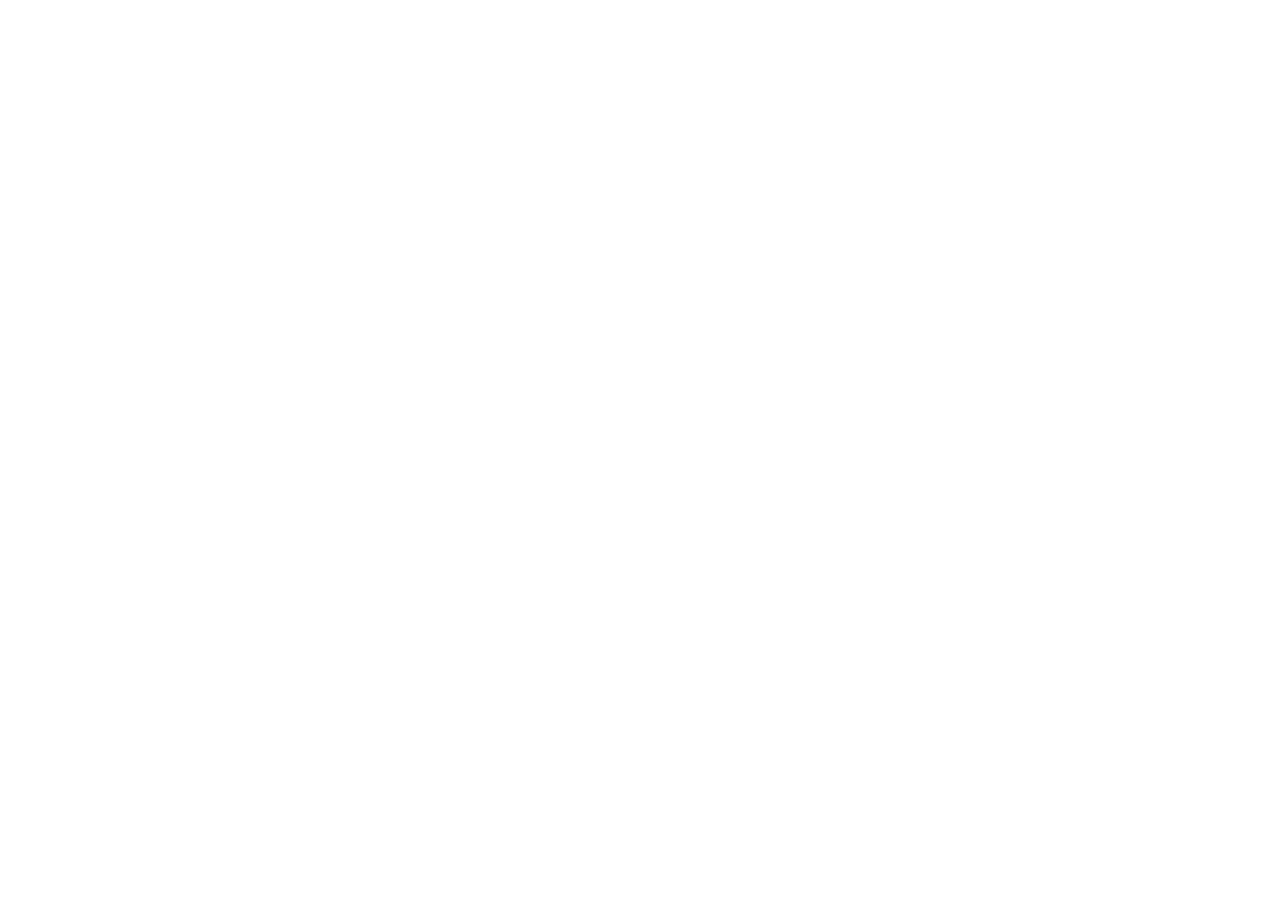
==== index.html @ 620879b8 "repo initialized" ====
<!DOCTYPE html>
<html lang="en">
<head>
    <meta charset="UTF-8">
    <meta name="viewport" content="width=device-width, initial-scale=1.0">
    <title>Document</title>
</head>
<body>
    
</body>
</html>
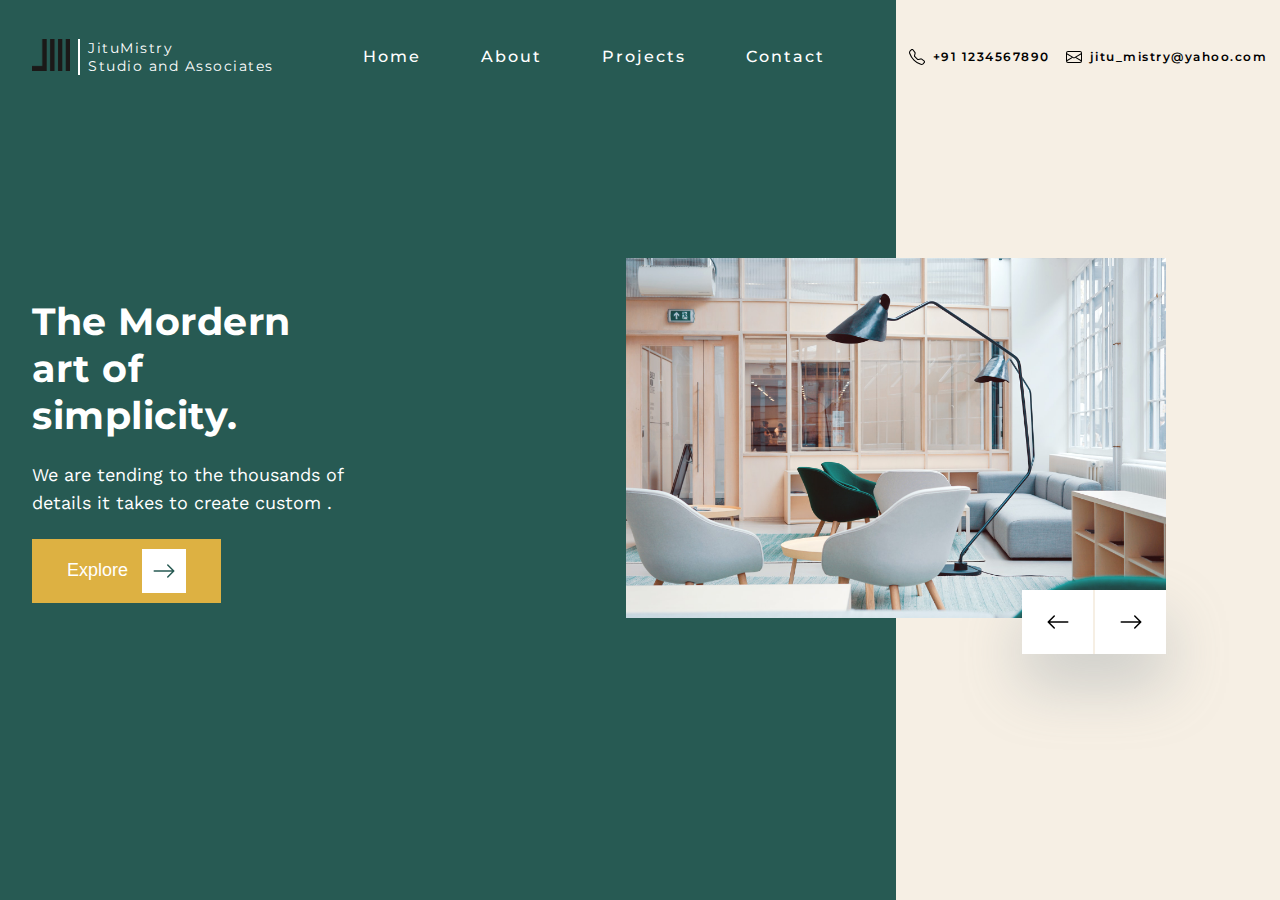
==== commit ff356344: "hero section complete" ====
--- a/index.html
+++ b/index.html
@@ -3,9 +3,90 @@
 <head>
     <meta charset="UTF-8">
     <meta name="viewport" content="width=device-width, initial-scale=1.0">
-    <title>Document</title>
+    <title>Home | Jitumistry studio and associates</title>
+    <link rel="stylesheet" href="css/index.css">
 </head>
 <body>
-    
+    <div class="app-wrapper">
+        <div class="nav_wrapper">
+            <div class="wrapper">
+                <div class="nav-container">
+                    <div class="nav-brand_container">
+                        <div class="logo">
+                            <img src="./images/logo_jm.png" alt="">
+                        </div>
+                        <div class="brand-name">
+                            <a href="#" class="brand">JituMistry</a>
+                            <p>Studio and Associates</p>
+                        </div>
+                    </div>
+                    <div class="hamburger">
+                        <span>
+                            <svg width="1em" height="1em" fill="white" class="bi bi-filter-right" viewBox="0 0 16 16">
+                                <path d="M14 10.5a.5.5 0 0 0-.5-.5h-3a.5.5 0 0 0 0 1h3a.5.5 0 0 0 .5-.5zm0-3a.5.5 0 0 0-.5-.5h-7a.5.5 0 0 0 0 1h7a.5.5 0 0 0 .5-.5zm0-3a.5.5 0 0 0-.5-.5h-11a.5.5 0 0 0 0 1h11a.5.5 0 0 0 .5-.5z"/>
+                              </svg>
+                        </span>
+                    </div>
+                    <nav  class="navbar navbar-expand-lg ">
+                       <ul class="navbar-nav">
+                           <li class="nav-item"><a href="#" class="nav-link">Home</a></li>
+                           <li class="nav-item"><a href="#" class="nav-link">About</a></li>
+                           <li class="nav-item"><a href="#" class="nav-link">Projects</a></li>
+                           <li class="nav-item"><a href="#" class="nav-link">Contact</a></li>
+                       </ul> 
+                    </nav>
+                </div>
+                <div class="contact-nav">
+                    <a href="#"><svg  width="16" height="16" fill="black" class="bi bi-telephone" viewBox="0 0 16 16">
+                        <path d="M3.654 1.328a.678.678 0 0 0-1.015-.063L1.605 2.3c-.483.484-.661 1.169-.45 1.77a17.568 17.568 0 0 0 4.168 6.608 17.569 17.569 0 0 0 6.608 4.168c.601.211 1.286.033 1.77-.45l1.034-1.034a.678.678 0 0 0-.063-1.015l-2.307-1.794a.678.678 0 0 0-.58-.122l-2.19.547a1.745 1.745 0 0 1-1.657-.459L5.482 8.062a1.745 1.745 0 0 1-.46-1.657l.548-2.19a.678.678 0 0 0-.122-.58L3.654 1.328zM1.884.511a1.745 1.745 0 0 1 2.612.163L6.29 2.98c.329.423.445.974.315 1.494l-.547 2.19a.678.678 0 0 0 .178.643l2.457 2.457a.678.678 0 0 0 .644.178l2.189-.547a1.745 1.745 0 0 1 1.494.315l2.306 1.794c.829.645.905 1.87.163 2.611l-1.034 1.034c-.74.74-1.846 1.065-2.877.702a18.634 18.634 0 0 1-7.01-4.42 18.634 18.634 0 0 1-4.42-7.009c-.362-1.03-.037-2.137.703-2.877L1.885.511z"/>
+                      </svg>
+                      +91 1234567890</a>
+                    <a href="#">
+                        <svg  width="16" height="16" fill="black" class="bi bi-envelope" viewBox="0 0 16 16">
+                            <path d="M0 4a2 2 0 0 1 2-2h12a2 2 0 0 1 2 2v8a2 2 0 0 1-2 2H2a2 2 0 0 1-2-2V4zm2-1a1 1 0 0 0-1 1v.217l7 4.2 7-4.2V4a1 1 0 0 0-1-1H2zm13 2.383l-4.758 2.855L15 11.114v-5.73zm-.034 6.878L9.271 8.82 8 9.583 6.728 8.82l-5.694 3.44A1 1 0 0 0 2 13h12a1 1 0 0 0 .966-.739zM1 11.114l4.758-2.876L1 5.383v5.73z"/>
+                        </svg>
+                        jitu_mistry@yahoo.com</a>
+                </div>
+            </div>
+        </div>
+        <div class="hero-container">
+            <div class="hero-1">
+                <div class="txt-container">
+                    <h1 class="hero-heading">The Mordern art of simplicity.</h1>
+                    <p class="hero-para">We are tending to the thousands of details it takes to create custom .</p>
+                    <button>Explore
+                        <span class="arrow">
+                            <svg  width="1em" height="1em" fill="#275a53" class="bi bi-arrow-right" viewBox="0 0 16 16">
+                                <path fill-rule="evenodd" d="M1 8a.5.5 0 0 1 .5-.5h11.793l-3.147-3.146a.5.5 0 0 1 .708-.708l4 4a.5.5 0 0 1 0 .708l-4 4a.5.5 0 0 1-.708-.708L13.293 8.5H1.5A.5.5 0 0 1 1 8z"/>
+                            </svg>
+                        </span>
+                    </button>
+                </div>
+            </div>
+            <div class="hero-2">
+                <div class="floatingSlider">
+                    <div class="floatingSlider__slider">
+                        <img src="./images/slider-img.jpg" alt="slider-img" />
+                    </div>
+                    <div class="floatingSlider__controls">
+                        <div class="controls">
+                            <div class="controls__left controls--center">
+                                <svg  width="1em" height="1em" fill="currentColor" class="bi bi-arrow-left" viewBox="0 0 16 16">
+                                    <path fill-rule="evenodd" d="M15 8a.5.5 0 0 0-.5-.5H2.707l3.147-3.146a.5.5 0 1 0-.708-.708l-4 4a.5.5 0 0 0 0 .708l4 4a.5.5 0 0 0 .708-.708L2.707 8.5H14.5A.5.5 0 0 0 15 8z"/>
+                                </svg>
+                            </div>
+                            <div class="controls__divider"></div>
+                            <div class="controls__right controls--center">
+                                <svg  width="1em" height="1em" fill="black" class="bi bi-arrow-right" viewBox="0 0 16 16">
+                                    <path fill-rule="evenodd" d="M1 8a.5.5 0 0 1 .5-.5h11.793l-3.147-3.146a.5.5 0 0 1 .708-.708l4 4a.5.5 0 0 1 0 .708l-4 4a.5.5 0 0 1-.708-.708L13.293 8.5H1.5A.5.5 0 0 1 1 8z"/>
+                                </svg>
+                            </div>
+                        </div>
+                    </div>
+                </div>
+            </div>
+        </div>
+    </div>
+    <script src="./js/jquery.min.js"></script>
 </body>
 </html>--- a/css/index.css
+++ b/css/index.css
@@ -0,0 +1,545 @@
+@import url("https://fonts.googleapis.com/css2?family=Montserrat&display=swap");
+@import url("https://fonts.googleapis.com/css2?family=Work+Sans&display=swap");
+/**
+*
+* Testing
+*
+**/
+* {
+  margin: 0;
+  padding: 0;
+}
+
+body {
+  font-family: "Montserrat", sans-serif;
+}
+
+body .app-wrapper {
+  position: relative;
+}
+
+body .app-wrapper .nav_wrapper {
+  z-index: 1;
+  position: absolute;
+  top: 0;
+  width: 100%;
+  margin: 0;
+  padding: 32px 0px 16px;
+}
+
+body .app-wrapper .nav_wrapper .wrapper {
+  display: -webkit-box;
+  display: -ms-flexbox;
+  display: flex;
+  -webkit-box-align: center;
+      -ms-flex-align: center;
+          align-items: center;
+  width: 100%;
+}
+
+body .app-wrapper .nav_wrapper .wrapper .nav-container {
+  -ms-flex-preferred-size: 70%;
+      flex-basis: 70%;
+  display: -webkit-box;
+  display: -ms-flexbox;
+  display: flex;
+}
+
+@media (min-width: 980px) and (max-width: 1217px) {
+  body .app-wrapper .nav_wrapper .wrapper .nav-container {
+    -ms-flex-preferred-size: 65%;
+        flex-basis: 65%;
+  }
+}
+
+@media (max-width: 768px) {
+  body .app-wrapper .nav_wrapper .wrapper .nav-container {
+    -ms-flex-preferred-size: 100%;
+        flex-basis: 100%;
+  }
+}
+
+body .app-wrapper .nav_wrapper .wrapper .nav-container .nav-brand_container {
+  -ms-flex-preferred-size: 30%;
+      flex-basis: 30%;
+  display: -webkit-box;
+  display: -ms-flexbox;
+  display: flex;
+  -webkit-box-align: center;
+      -ms-flex-align: center;
+          align-items: center;
+  padding-left: 32px;
+}
+
+@media (max-width: 768px) {
+  body .app-wrapper .nav_wrapper .wrapper .nav-container .nav-brand_container {
+    -ms-flex-preferred-size: 80%;
+        flex-basis: 80%;
+  }
+}
+
+body .app-wrapper .nav_wrapper .wrapper .nav-container .nav-brand_container .logo {
+  position: relative;
+  display: block;
+  margin-right: 8px;
+}
+
+body .app-wrapper .nav_wrapper .wrapper .nav-container .nav-brand_container .logo img {
+  height: 32px;
+}
+
+body .app-wrapper .nav_wrapper .wrapper .nav-container .nav-brand_container .brand-name {
+  position: relative;
+  display: -webkit-box;
+  display: -ms-flexbox;
+  display: flex;
+  padding-left: 10px;
+  -webkit-box-orient: vertical;
+  -webkit-box-direction: normal;
+      -ms-flex-direction: column;
+          flex-direction: column;
+  -webkit-box-pack: center;
+      -ms-flex-pack: center;
+          justify-content: center;
+  -webkit-box-align: start;
+      -ms-flex-align: start;
+          align-items: flex-start;
+}
+
+body .app-wrapper .nav_wrapper .wrapper .nav-container .nav-brand_container .brand-name a {
+  color: white;
+  text-decoration: none;
+  font-size: 14px;
+  letter-spacing: 1.5px;
+}
+
+body .app-wrapper .nav_wrapper .wrapper .nav-container .nav-brand_container .brand-name p {
+  font-size: 14px;
+  color: white;
+  margin: 0;
+  letter-spacing: 1.5px;
+}
+
+body .app-wrapper .nav_wrapper .wrapper .nav-container .nav-brand_container .brand-name::before {
+  position: absolute;
+  content: '';
+  height: 100%;
+  left: 0;
+  width: 2px;
+  background-color: white;
+}
+
+body .app-wrapper .nav_wrapper .wrapper .nav-container .hamburger {
+  display: none;
+}
+
+@media (max-width: 768px) {
+  body .app-wrapper .nav_wrapper .wrapper .nav-container .hamburger {
+    display: -webkit-box;
+    display: -ms-flexbox;
+    display: flex;
+    -webkit-box-pack: center;
+        -ms-flex-pack: center;
+            justify-content: center;
+    -ms-flex-preferred-size: 20%;
+        flex-basis: 20%;
+  }
+}
+
+body .app-wrapper .nav_wrapper .wrapper .nav-container .hamburger span {
+  font-size: 48px;
+}
+
+body .app-wrapper .nav_wrapper .wrapper .nav-container nav {
+  -ms-flex-preferred-size: 70%;
+      flex-basis: 70%;
+  padding-top: 0;
+  padding-bottom: 0;
+  height: 100%;
+  width: 100%;
+  display: block;
+  position: relative;
+}
+
+@media (max-width: 768px) {
+  body .app-wrapper .nav_wrapper .wrapper .nav-container nav {
+    display: none;
+  }
+}
+
+body .app-wrapper .nav_wrapper .wrapper .nav-container nav ul {
+  display: -webkit-box;
+  display: -ms-flexbox;
+  display: flex;
+  -webkit-box-pack: center;
+      -ms-flex-pack: center;
+          justify-content: center;
+  -webkit-box-align: center;
+      -ms-flex-align: center;
+          align-items: center;
+}
+
+body .app-wrapper .nav_wrapper .wrapper .nav-container nav ul li {
+  list-style: none;
+  padding: 15px 10px;
+}
+
+@media (min-width: 1080px) {
+  body .app-wrapper .nav_wrapper .wrapper .nav-container nav ul li {
+    padding: 15px 30px;
+  }
+}
+
+body .app-wrapper .nav_wrapper .wrapper .nav-container nav ul li a {
+  font-weight: 500;
+  color: white;
+  letter-spacing: 2px;
+  line-height: 2px;
+  text-decoration: none;
+}
+
+body .app-wrapper .nav_wrapper .wrapper .contact-nav {
+  -ms-flex-preferred-size: 30%;
+      flex-basis: 30%;
+  display: -webkit-box;
+  display: -ms-flexbox;
+  display: flex;
+  -webkit-box-pack: center;
+      -ms-flex-pack: center;
+          justify-content: center;
+  -webkit-box-align: end;
+      -ms-flex-align: end;
+          align-items: flex-end;
+}
+
+@media (min-width: 980px) and (max-width: 1217px) {
+  body .app-wrapper .nav_wrapper .wrapper .contact-nav {
+    -ms-flex-preferred-size: 35%;
+        flex-basis: 35%;
+  }
+}
+
+@media (max-width: 768px) {
+  body .app-wrapper .nav_wrapper .wrapper .contact-nav {
+    display: none;
+  }
+}
+
+body .app-wrapper .nav_wrapper .wrapper .contact-nav a {
+  padding: 0px 8px;
+  color: black;
+  text-decoration: none;
+  font-size: 14px;
+  display: -webkit-box;
+  display: -ms-flexbox;
+  display: flex;
+  -webkit-box-pack: center;
+      -ms-flex-pack: center;
+          justify-content: center;
+  -webkit-box-align: center;
+      -ms-flex-align: center;
+          align-items: center;
+  font-weight: 600;
+  letter-spacing: 1.5px;
+}
+
+@media (min-width: 980px) and (max-width: 1347px) {
+  body .app-wrapper .nav_wrapper .wrapper .contact-nav a {
+    font-size: 12px;
+  }
+}
+
+@media (min-width: 980px) and (max-width: 1043px) {
+  body .app-wrapper .nav_wrapper .wrapper .contact-nav a {
+    font-size: 10px;
+  }
+}
+
+body .app-wrapper .nav_wrapper .wrapper .contact-nav a svg {
+  margin-right: 8px;
+}
+
+body .app-wrapper .hero-container {
+  display: -webkit-box;
+  display: -ms-flexbox;
+  display: flex;
+  height: 100vh;
+}
+
+@media (max-width: 768px) {
+  body .app-wrapper .hero-container {
+    -webkit-box-orient: vertical;
+    -webkit-box-direction: normal;
+        -ms-flex-direction: column;
+            flex-direction: column;
+  }
+}
+
+body .app-wrapper .hero-container .hero-1 {
+  -ms-flex-preferred-size: 70%;
+      flex-basis: 70%;
+  display: -webkit-box;
+  display: -ms-flexbox;
+  display: flex;
+  -webkit-box-pack: center;
+      -ms-flex-pack: center;
+          justify-content: center;
+  -webkit-box-align: start;
+      -ms-flex-align: start;
+          align-items: flex-start;
+  -webkit-box-orient: vertical;
+  -webkit-box-direction: normal;
+      -ms-flex-direction: column;
+          flex-direction: column;
+  background-color: #275a53;
+}
+
+@media (min-width: 980px) and (max-width: 1217px) {
+  body .app-wrapper .hero-container .hero-1 {
+    -ms-flex-preferred-size: 65%;
+        flex-basis: 65%;
+  }
+}
+
+@media (max-width: 768px) {
+  body .app-wrapper .hero-container .hero-1 {
+    -ms-flex-preferred-size: 50%;
+        flex-basis: 50%;
+  }
+}
+
+body .app-wrapper .hero-container .hero-1 .txt-container {
+  padding: 0 0 0 32px;
+  max-width: 640px;
+  width: 100%;
+}
+
+@media (min-width: 980px) and (max-width: 1365px) {
+  body .app-wrapper .hero-container .hero-1 .txt-container {
+    max-width: 320px;
+  }
+}
+
+@media (min-width: 1366px) and (max-width: 1440px) {
+  body .app-wrapper .hero-container .hero-1 .txt-container {
+    max-width: 520px;
+  }
+}
+
+@media (max-width: 768px) {
+  body .app-wrapper .hero-container .hero-1 .txt-container {
+    padding: 0 10px;
+    max-width: 100%;
+    width: auto;
+    text-align: center;
+  }
+}
+
+body .app-wrapper .hero-container .hero-1 .txt-container h1 {
+  margin: 0;
+  padding: 0;
+  font-size: 64px;
+  color: white;
+  letter-spacing: .5px;
+}
+
+@media (max-width: 768px) {
+  body .app-wrapper .hero-container .hero-1 .txt-container h1 {
+    font-size: 48px;
+  }
+}
+
+@media (max-width: 425px) {
+  body .app-wrapper .hero-container .hero-1 .txt-container h1 {
+    font-size: 28px !important;
+  }
+}
+
+@media (max-width: 768px) {
+  body .app-wrapper .hero-container .hero-1 .txt-container h1 {
+    font-size: 48px;
+  }
+}
+
+@media (min-width: 980px) and (max-width: 1365px) {
+  body .app-wrapper .hero-container .hero-1 .txt-container h1 {
+    font-size: 38px;
+  }
+}
+
+@media (min-width: 1366px) and (max-width: 1440px) {
+  body .app-wrapper .hero-container .hero-1 .txt-container h1 {
+    font-size: 48px;
+  }
+}
+
+body .app-wrapper .hero-container .hero-1 .txt-container h1 a {
+  color: #ddb142;
+}
+
+body .app-wrapper .hero-container .hero-1 .txt-container p {
+  font-size: 24px;
+  color: white;
+  margin-top: 22px;
+  font-family: "Work Sans", sans-serif;
+  line-height: 28px;
+}
+
+@media (max-width: 768px) {
+  body .app-wrapper .hero-container .hero-1 .txt-container p {
+    display: none;
+  }
+}
+
+@media (min-width: 980px) and (max-width: 1365px) {
+  body .app-wrapper .hero-container .hero-1 .txt-container p {
+    font-size: 18px;
+  }
+}
+
+@media (min-width: 1366px) and (max-width: 1440px) {
+  body .app-wrapper .hero-container .hero-1 .txt-container p {
+    font-size: 20px;
+  }
+}
+
+body .app-wrapper .hero-container .hero-1 .txt-container button {
+  margin-top: 22px;
+  padding: 10px 35px;
+  display: -webkit-box;
+  display: -ms-flexbox;
+  display: flex;
+  -webkit-box-pack: center;
+      -ms-flex-pack: center;
+          justify-content: center;
+  -webkit-box-align: center;
+      -ms-flex-align: center;
+          align-items: center;
+  font-size: 18px;
+  color: white;
+  border: none;
+  background-color: #ddb142;
+}
+
+@media (max-width: 768px) {
+  body .app-wrapper .hero-container .hero-1 .txt-container button {
+    display: none;
+  }
+}
+
+body .app-wrapper .hero-container .hero-1 .txt-container button span {
+  display: -webkit-box;
+  display: -ms-flexbox;
+  display: flex;
+  -webkit-box-pack: center;
+      -ms-flex-pack: center;
+          justify-content: center;
+  -webkit-box-align: center;
+      -ms-flex-align: center;
+          align-items: center;
+  margin-left: 14px;
+  background-color: white;
+  padding: 10px;
+  font-size: 24px;
+}
+
+body .app-wrapper .hero-container .hero-2 {
+  z-index: 0;
+  -ms-flex-preferred-size: 30%;
+      flex-basis: 30%;
+  background-color: #f6efe4;
+  position: relative;
+}
+
+@media (min-width: 980px) and (max-width: 1217px) {
+  body .app-wrapper .hero-container .hero-2 {
+    -ms-flex-preferred-size: 35%;
+        flex-basis: 35%;
+  }
+}
+
+@media (max-width: 768px) {
+  body .app-wrapper .hero-container .hero-2 {
+    -ms-flex-preferred-size: 50%;
+        flex-basis: 50%;
+  }
+}
+
+body .app-wrapper .hero-container .hero-2 .floatingSlider {
+  position: absolute;
+  top: 50%;
+  left: 0%;
+  display: block;
+  width: 920px;
+  -webkit-transform: translate(-50%, -50%);
+          transform: translate(-50%, -50%);
+}
+
+@media (min-width: 769px) and (max-width: 1365px) {
+  body .app-wrapper .hero-container .hero-2 .floatingSlider {
+    width: 540px;
+  }
+}
+
+@media (min-width: 1366px) and (max-width: 1440px) {
+  body .app-wrapper .hero-container .hero-2 .floatingSlider {
+    width: 720px;
+  }
+}
+
+@media (max-width: 768px) {
+  body .app-wrapper .hero-container .hero-2 .floatingSlider {
+    top: 18%;
+    left: 50%;
+    max-width: 640px;
+    width: 100%;
+  }
+}
+
+body .app-wrapper .hero-container .hero-2 .floatingSlider__slider img {
+  height: 100%;
+  width: 100%;
+}
+
+body .app-wrapper .hero-container .hero-2 .floatingSlider__controls {
+  position: relative;
+  height: 20px;
+}
+
+body .app-wrapper .hero-container .hero-2 .floatingSlider__controls .controls {
+  position: absolute;
+  top: 0;
+  right: 0;
+  display: -webkit-box;
+  display: -ms-flexbox;
+  display: flex;
+  -webkit-box-pack: space-evenly;
+      -ms-flex-pack: space-evenly;
+          justify-content: space-evenly;
+  -webkit-transform: translateY(-50%);
+          transform: translateY(-50%);
+  background-color: white;
+  height: 64px;
+  width: 144px;
+  font-size: 24px;
+  -webkit-box-shadow: 0px 30px 60px 0px rgba(138, 149, 158, 0.4);
+          box-shadow: 0px 30px 60px 0px rgba(138, 149, 158, 0.4);
+}
+
+body .app-wrapper .hero-container .hero-2 .floatingSlider__controls .controls__divider {
+  width: 2px;
+  background-color: #f6efe4;
+}
+
+body .app-wrapper .hero-container .hero-2 .floatingSlider__controls .controls--center {
+  display: -webkit-box;
+  display: -ms-flexbox;
+  display: flex;
+  -webkit-box-pack: center;
+      -ms-flex-pack: center;
+          justify-content: center;
+  -webkit-box-align: center;
+      -ms-flex-align: center;
+          align-items: center;
+}
+/*# sourceMappingURL=index.css.map */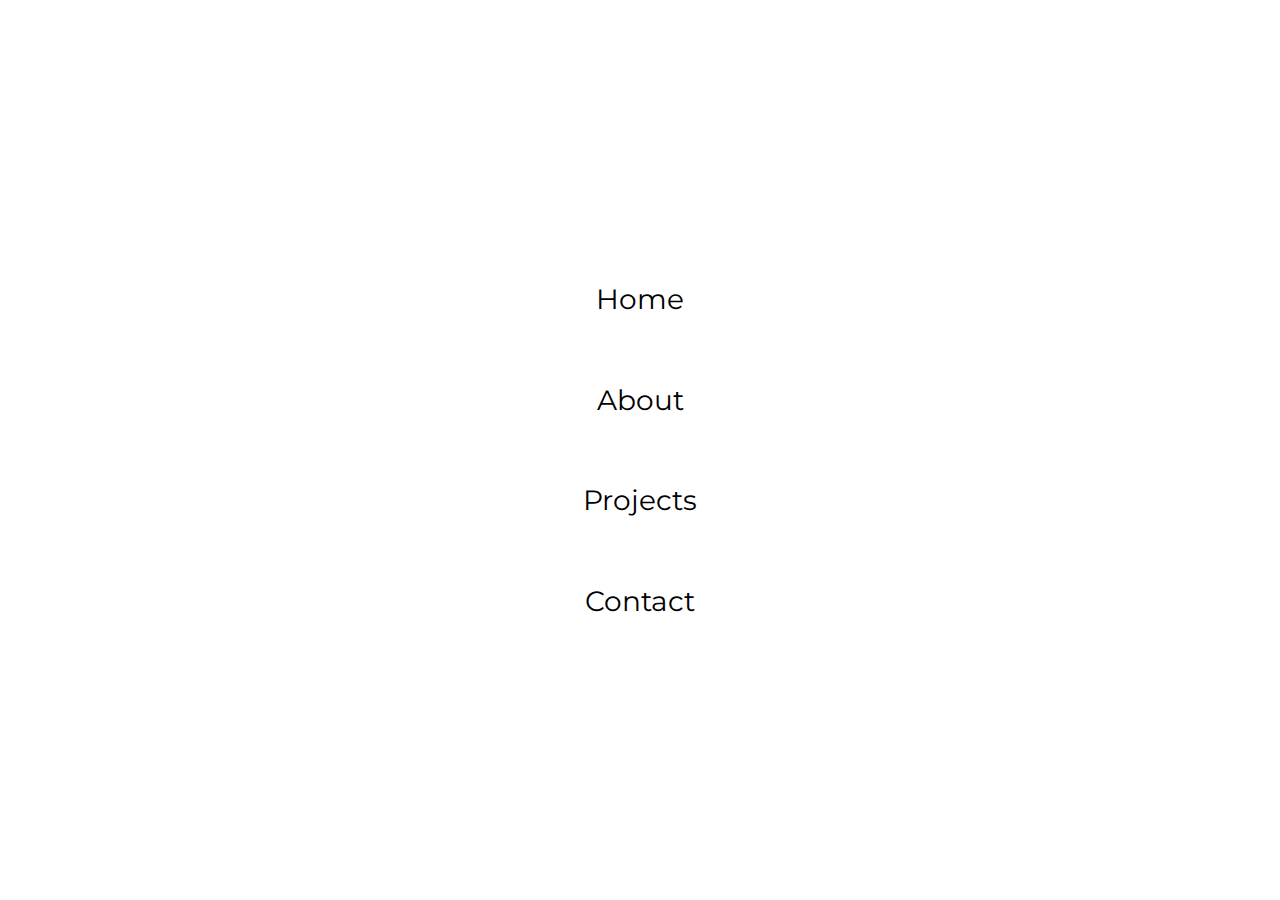
==== commit bac760f2: "mobile nav" ====
--- a/index.html
+++ b/index.html
@@ -8,6 +8,16 @@
 </head>
 <body>
     <div class="app-wrapper">
+        <div class="m-nav">
+            <nav class="m-nav__wrapper">
+                <ul class="m-nav__list">
+                    <li class="m-nav__list__item"><a href="#" class="m-nav__list__link">Home</a></li>
+                    <li class="m-nav__list__item"><a href="#" class="m-nav__list__link">About</a></li>
+                    <li class="m-nav__list__item"><a href="#" class="m-nav__list__link">Projects</a></li>
+                    <li class="m-nav__list__item"><a href="#" class="m-nav__list__link">Contact</a></li>
+                </ul>
+            </nav>
+        </div>
         <div class="nav_wrapper">
             <div class="wrapper">
                 <div class="nav-container">
@@ -27,7 +37,7 @@
                               </svg>
                         </span>
                     </div>
-                    <nav  class="navbar navbar-expand-lg ">
+                    <nav class="navbar">
                        <ul class="navbar-nav">
                            <li class="nav-item"><a href="#" class="nav-link">Home</a></li>
                            <li class="nav-item"><a href="#" class="nav-link">About</a></li>
--- a/css/index.css
+++ b/css/index.css
@@ -16,6 +16,60 @@
 
 body .app-wrapper {
   position: relative;
+  z-index: 99;
+}
+
+body .app-wrapper .m-nav {
+  position: absolute;
+  top: 0;
+  left: 0;
+  width: 100%;
+  height: 100vh;
+  z-index: 999;
+}
+
+body .app-wrapper .m-nav__wrapper {
+  background-color: white;
+  height: 100%;
+  width: 100%;
+  display: -webkit-box;
+  display: -ms-flexbox;
+  display: flex;
+  -webkit-box-pack: center;
+      -ms-flex-pack: center;
+          justify-content: center;
+  -webkit-box-align: center;
+      -ms-flex-align: center;
+          align-items: center;
+}
+
+body .app-wrapper .m-nav__list {
+  display: -webkit-box;
+  display: -ms-flexbox;
+  display: flex;
+  -webkit-box-pack: space-evenly;
+      -ms-flex-pack: space-evenly;
+          justify-content: space-evenly;
+  -webkit-box-align: center;
+      -ms-flex-align: center;
+          align-items: center;
+  height: 50%;
+  width: 100%;
+  -webkit-box-orient: vertical;
+  -webkit-box-direction: normal;
+      -ms-flex-direction: column;
+          flex-direction: column;
+  list-style: none;
+}
+
+body .app-wrapper .m-nav__list__item {
+  padding: 10px 20px;
+}
+
+body .app-wrapper .m-nav__list__link {
+  text-decoration: none;
+  color: black;
+  font-size: 28px;
 }
 
 body .app-wrapper .nav_wrapper {
@@ -75,6 +129,7 @@
   body .app-wrapper .nav_wrapper .wrapper .nav-container .nav-brand_container {
     -ms-flex-preferred-size: 80%;
         flex-basis: 80%;
+    padding-left: 20px;
   }
 }
 
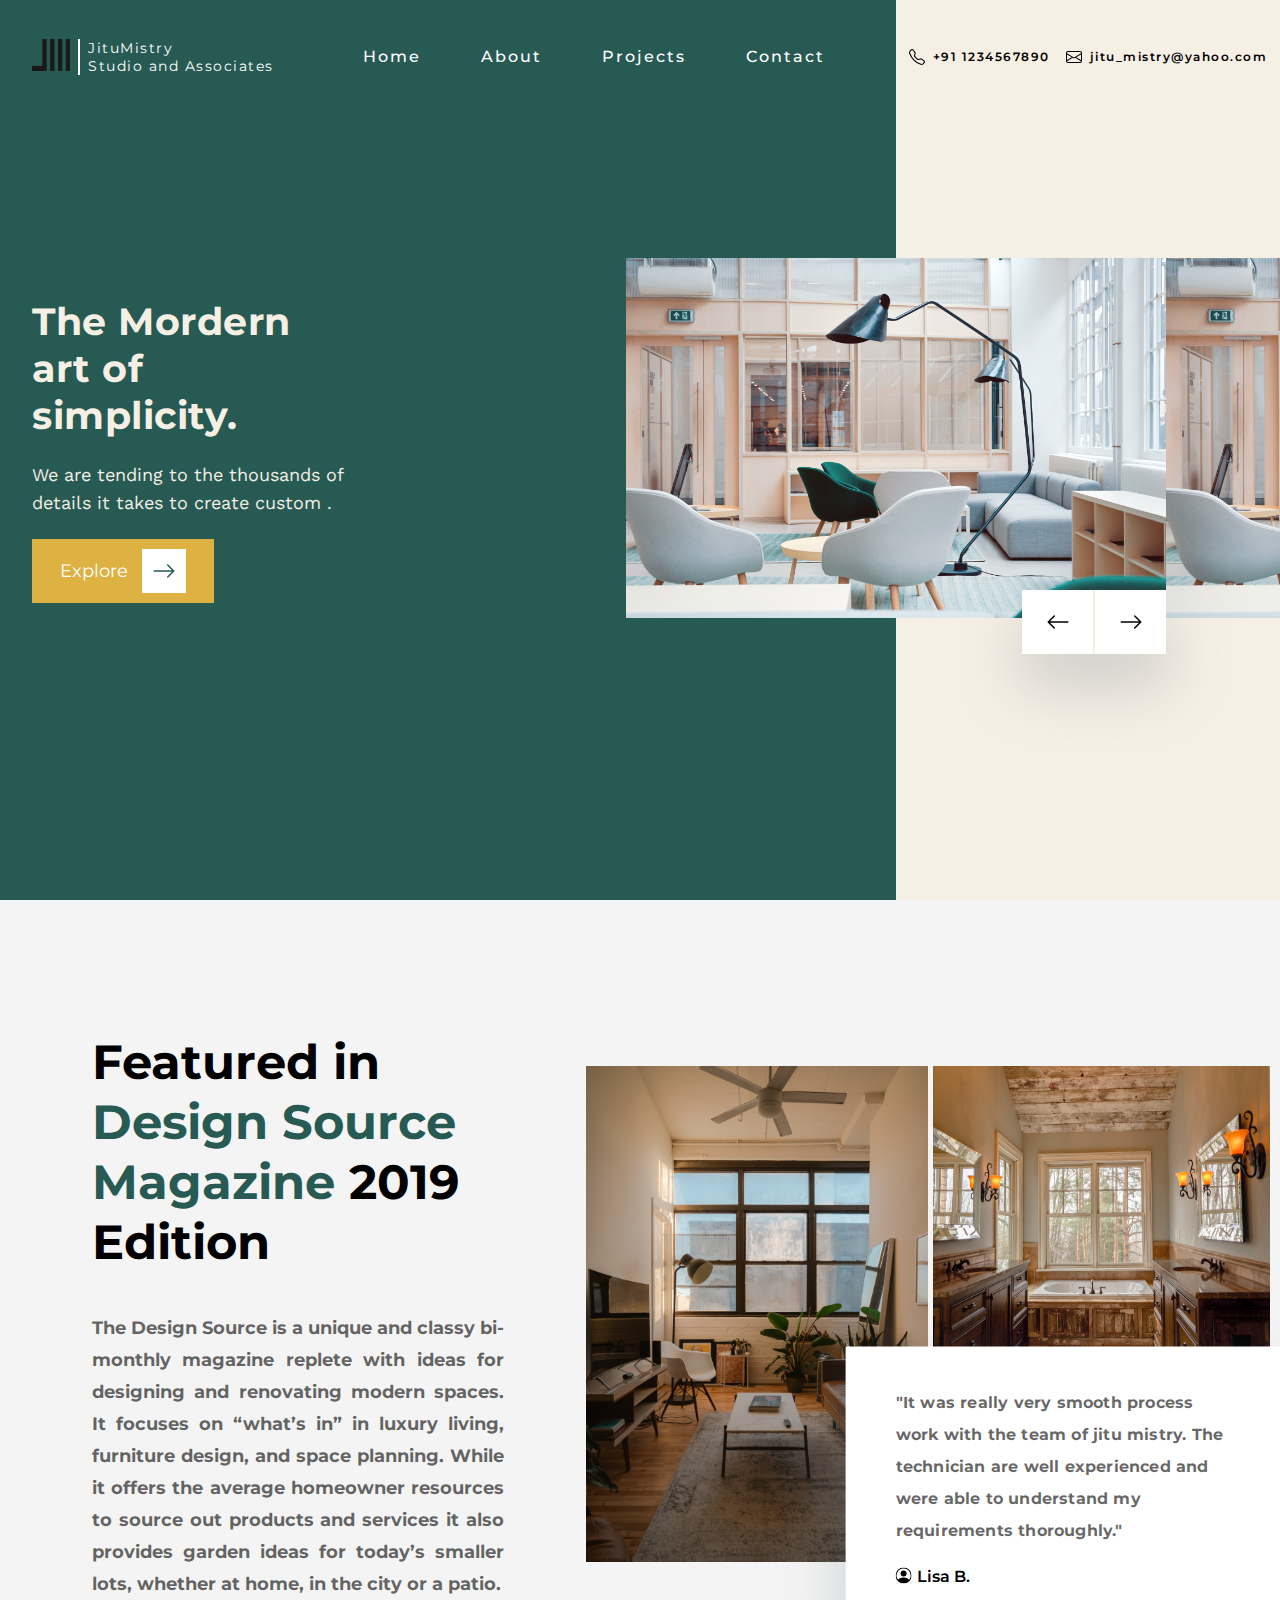
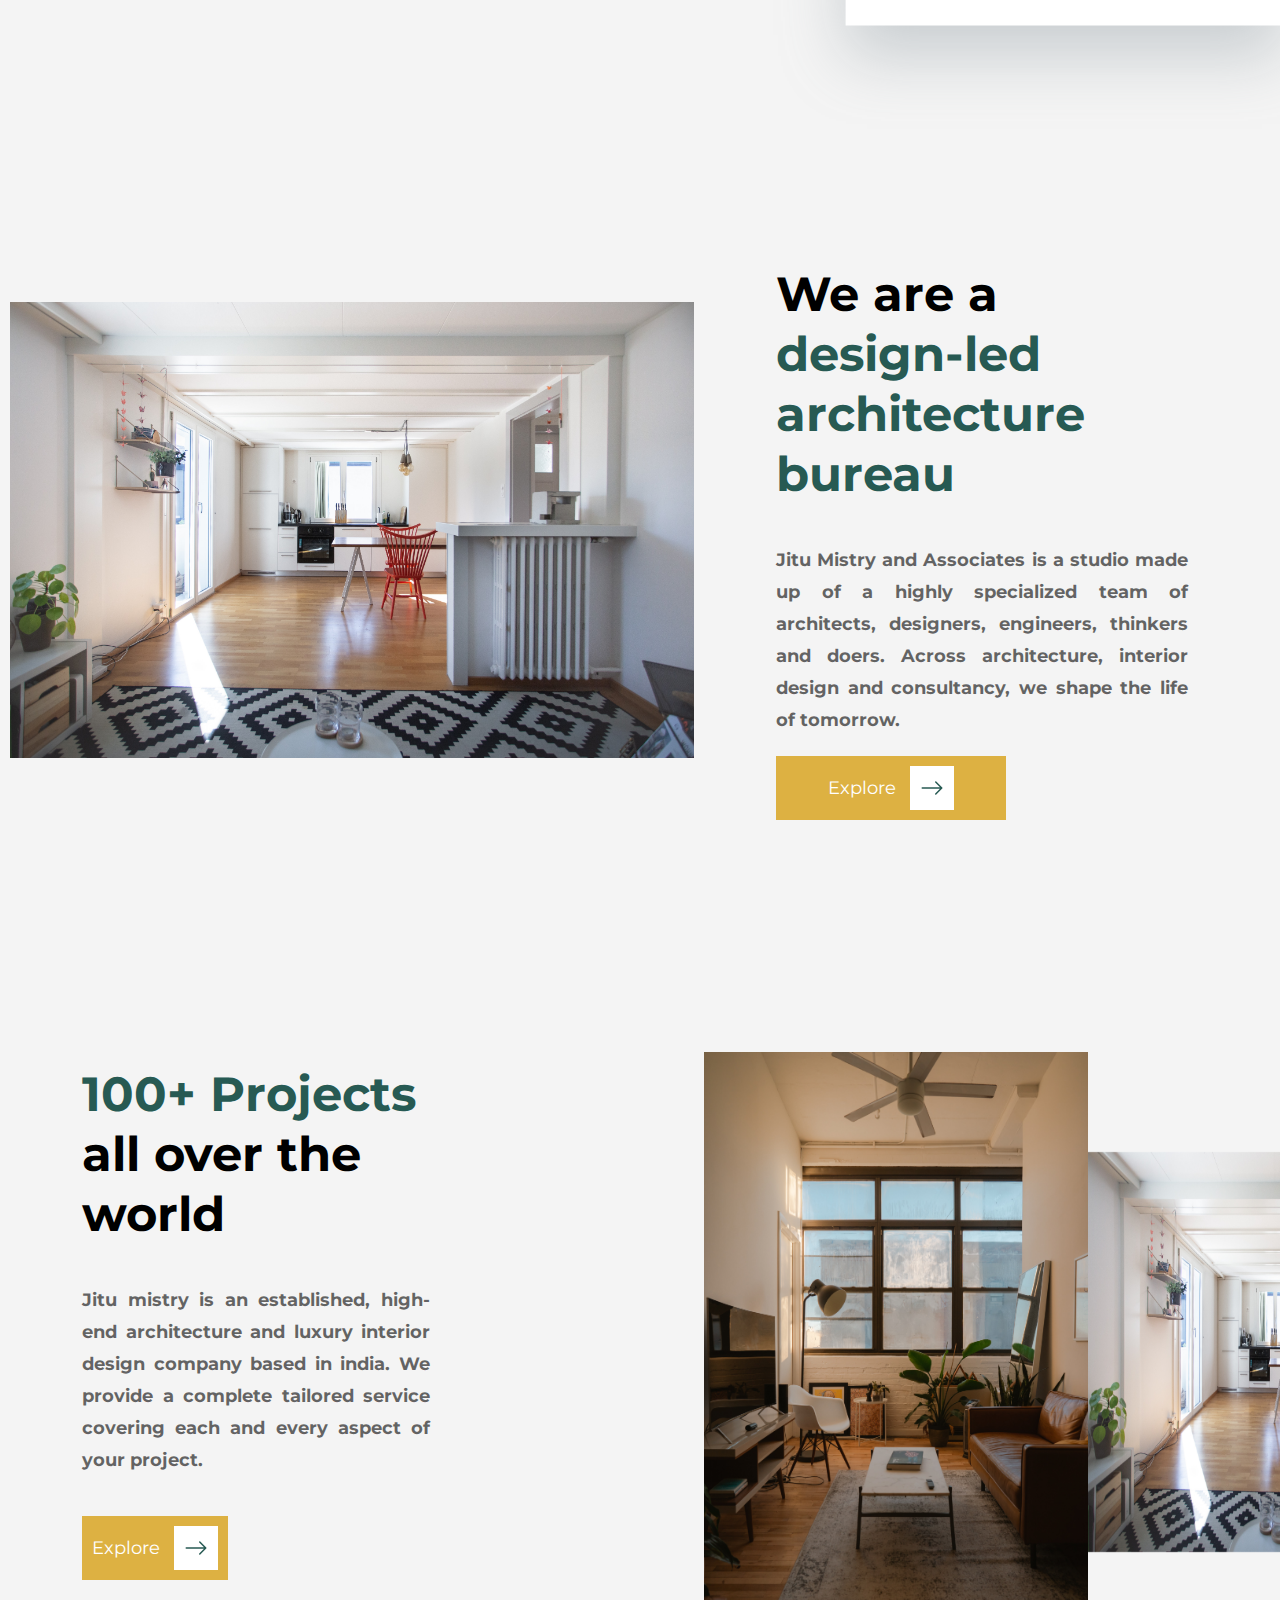
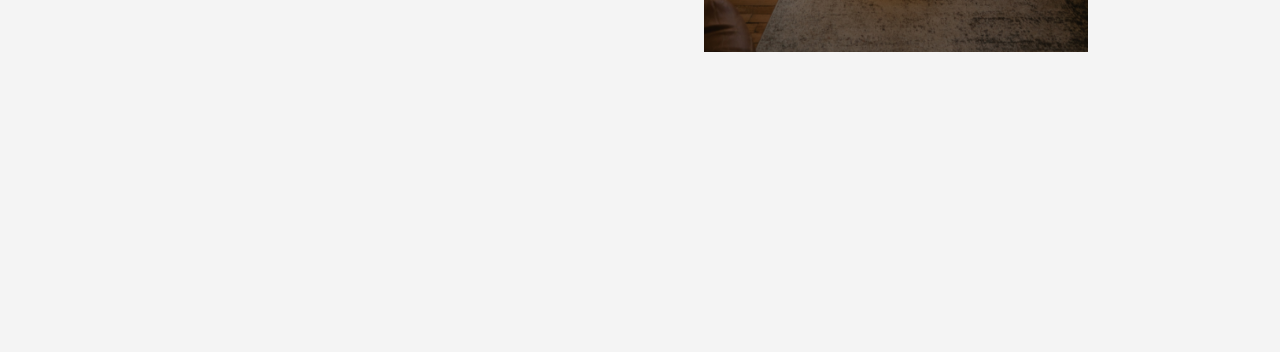
==== commit 4c775376: "homepage almost finished" ====
--- a/index.html
+++ b/index.html
@@ -5,6 +5,7 @@
     <meta name="viewport" content="width=device-width, initial-scale=1.0">
     <title>Home | Jitumistry studio and associates</title>
     <link rel="stylesheet" href="css/index.css">
+    <link rel="stylesheet" href="https://unpkg.com/swiper/swiper-bundle.min.css" />
 </head>
 <body>
     <div class="app-wrapper">
@@ -64,19 +65,32 @@
                 <div class="txt-container">
                     <h1 class="hero-heading">The Mordern art of simplicity.</h1>
                     <p class="hero-para">We are tending to the thousands of details it takes to create custom .</p>
-                    <button>Explore
-                        <span class="arrow">
-                            <svg  width="1em" height="1em" fill="#275a53" class="bi bi-arrow-right" viewBox="0 0 16 16">
-                                <path fill-rule="evenodd" d="M1 8a.5.5 0 0 1 .5-.5h11.793l-3.147-3.146a.5.5 0 0 1 .708-.708l4 4a.5.5 0 0 1 0 .708l-4 4a.5.5 0 0 1-.708-.708L13.293 8.5H1.5A.5.5 0 0 1 1 8z"/>
-                            </svg>
-                        </span>
-                    </button>
+                    <a>Explore
+                        <span class="arrow">
+                            <svg  width="1em" height="1em" fill="#275a53" class="bi bi-arrow-right" viewBox="0 0 16 16">
+                                <path fill-rule="evenodd" d="M1 8a.5.5 0 0 1 .5-.5h11.793l-3.147-3.146a.5.5 0 0 1 .708-.708l4 4a.5.5 0 0 1 0 .708l-4 4a.5.5 0 0 1-.708-.708L13.293 8.5H1.5A.5.5 0 0 1 1 8z"/>
+                            </svg>
+                        </span>
+                    </a>
                 </div>
             </div>
             <div class="hero-2">
                 <div class="floatingSlider">
-                    <div class="floatingSlider__slider">
-                        <img src="./images/slider-img.jpg" alt="slider-img" />
+                    <div class="floatingSlider__slider swiper-container">
+                       <div class="swiper-wrapper">
+                           <div class="swiper-slide">
+                                <img src="./images/slider-img.jpg" alt="slider-img" />
+                           </div>
+                           <div class="swiper-slide">
+                                <img src="./images/slider-img.jpg" alt="slider-img" />
+                           </div>
+                           <div class="swiper-slide">
+                                <img src="./images/slider-img.jpg" alt="slider-img" />
+                           </div>
+                           <div class="swiper-slide">
+                                <img src="./images/slider-img.jpg" alt="slider-img" />
+                           </div>
+                       </div>
                     </div>
                     <div class="floatingSlider__controls">
                         <div class="controls">
@@ -94,9 +108,112 @@
                         </div>
                     </div>
                 </div>
+                <div class="m-explore">
+                    <a class="m-explore_btn">Explore
+                        <span class="arrow">
+                            <svg  width="1em" height="1em" fill="#275a53" class="bi bi-arrow-right" viewBox="0 0 16 16">
+                                <path fill-rule="evenodd" d="M1 8a.5.5 0 0 1 .5-.5h11.793l-3.147-3.146a.5.5 0 0 1 .708-.708l4 4a.5.5 0 0 1 0 .708l-4 4a.5.5 0 0 1-.708-.708L13.293 8.5H1.5A.5.5 0 0 1 1 8z"/>
+                            </svg>
+                        </span>
+                    </a>
+                </div>
             </div>
         </div>
+        <section class="achievements">
+            <div class="achievements__container">
+                <h1 class="achievements__container__h1">Featured in <span>Design Source Magazine</span> 2019 Edition</h1>
+                <div class="achievements__container__img">
+                    <img src="./images/slider-img.jpg" alt="jitumistry_achievements">
+                </div>
+                <p class="achievements__container__p">The Design Source is a unique and classy bi-monthly magazine replete with ideas for designing and renovating modern spaces. It focuses on “what’s in” in luxury living, furniture design, and space planning. While it offers the average homeowner resources to source out products and services it also provides garden ideas for today’s smaller lots, whether at home, in the city or a patio.</p>
+            </div>
+            <div class="achievements__img">
+                <div class="grd">
+                    <div class="grd__column1">
+                        <div class="grd__column1__row">
+                            <img src="./images/vertical_img.jpg"  alt="">
+                        </div>
+                    </div>
+                    <div class="grd__column2">
+                        <div class="grd__column2__row1">
+                            <img src="./images/horizontal_img.jpg"  alt="">
+                        </div>
+                        <div class="grd__column2__row2">
+                            <div class="testimonial">
+                                <div class="testimonial__txt">
+                                    "It was really very smooth process work with the team of jitu mistry. The technician are well experienced and were able to understand my requirements thoroughly."
+                                </div>
+                                <div class="testimonial__info">
+                                    <svg width="16" height="16" fill="currentColor" class="bi bi-person-circle" viewBox="0 0 16 16">
+                                        <path d="M11 6a3 3 0 1 1-6 0 3 3 0 0 1 6 0z"/>
+                                        <path fill-rule="evenodd" d="M0 8a8 8 0 1 1 16 0A8 8 0 0 1 0 8zm8-7a7 7 0 0 0-5.468 11.37C3.242 11.226 4.805 10 8 10s4.757 1.225 5.468 2.37A7 7 0 0 0 8 1z"/>
+                                    </svg>
+                                    <a>Lisa B.</a>
+                                </div>
+                            </div>
+                        </div>
+                    </div>
+                </div>
+            </div>
+        </section>
+        <section class="achievements">
+            <div class="achievements__img">
+                <img src="./images/horizontal_2.jpg" alt="jitumistry_achievements">
+            </div>
+            <div class="achievements__container">
+                <h1 class="achievements__container__h1">We are a <span>design-led architecture bureau</span></h1>
+                <div class="achievements__container__img">
+                    <img src="./images/horizontal_2.jpg" alt="jitumistry_achievements">
+                </div>
+                <p class="achievements__container__p">Jitu Mistry and Associates is a studio made up of a highly specialized team of architects, designers, engineers, thinkers and doers. Across architecture, interior design and consultancy, we shape the life of tomorrow.</p>
+                <div class="achievements__container__btn">
+                    <a>Explore
+                        <span class="arrow">
+                            <svg  width="1em" height="1em" fill="#275a53" class="bi bi-arrow-right" viewBox="0 0 16 16">
+                                <path fill-rule="evenodd" d="M1 8a.5.5 0 0 1 .5-.5h11.793l-3.147-3.146a.5.5 0 0 1 .708-.708l4 4a.5.5 0 0 1 0 .708l-4 4a.5.5 0 0 1-.708-.708L13.293 8.5H1.5A.5.5 0 0 1 1 8z"/>
+                            </svg>
+                        </span>
+                    </a>
+                </div>
+            </div>
+        </section>
+        <section class="projects">
+            <div class="projects__column1">
+                <div class="projects__txt">
+                    <h1 class="projects__txt__h1"><span>100+ Projects</span> all over the world</h1>
+                    <p class="projects__txt__p">Jitu mistry is an established, high-end architecture and luxury interior design company based in india. We provide a complete tailored service covering each and every aspect of your project.</p>
+                </div>
+                <div class="projects__explore">
+                    <a>Explore
+                        <span class="arrow">
+                            <svg  width="1em" height="1em" fill="#275a53" class="bi bi-arrow-right" viewBox="0 0 16 16">
+                                <path fill-rule="evenodd" d="M1 8a.5.5 0 0 1 .5-.5h11.793l-3.147-3.146a.5.5 0 0 1 .708-.708l4 4a.5.5 0 0 1 0 .708l-4 4a.5.5 0 0 1-.708-.708L13.293 8.5H1.5A.5.5 0 0 1 1 8z"/>
+                            </svg>
+                        </span>
+                    </a>
+                </div>
+            </div>
+            <div class="projects__column2">
+                <div class="projects__slider">
+                    <div class="projects_slider swiper-container">
+                        <div class="swiper-wrapper">
+                            <div class="swiper-slide">
+                                <img src="./images/vertical_img.jpg"  alt="">
+                            </div>
+                            <div class="swiper-slide">
+                                <img src="./images/horizontal_2.jpg"  alt="">
+                            </div>
+                            <div class="swiper-slide">
+                                <img src="./images/horizontal_img.jpg"  alt="">
+                            </div>
+                        </div>
+                    </div>
+                </div>
+            </div>
+        </section>
     </div>
     <script src="./js/jquery.min.js"></script>
+    <script src="https://unpkg.com/swiper/swiper-bundle.min.js"></script>  
+    <script src="./js/sliders.js"></script>
 </body>
 </html>--- a/css/index.css
+++ b/css/index.css
@@ -12,6 +12,7 @@
 
 body {
   font-family: "Montserrat", sans-serif;
+  background-color: #f4f4f4;
 }
 
 body .app-wrapper {
@@ -26,6 +27,7 @@
   width: 100%;
   height: 100vh;
   z-index: 999;
+  display: none;
 }
 
 body .app-wrapper .m-nav__wrapper {
@@ -79,6 +81,12 @@
   width: 100%;
   margin: 0;
   padding: 32px 0px 16px;
+}
+
+@media (max-width: 768px) {
+  body .app-wrapper .nav_wrapper {
+    padding: 16px 0px;
+  }
 }
 
 body .app-wrapper .nav_wrapper .wrapper {
@@ -383,7 +391,7 @@
 
 @media (max-width: 768px) {
   body .app-wrapper .hero-container .hero-1 .txt-container {
-    padding: 0 10px;
+    padding: 0 20px;
     max-width: 100%;
     width: auto;
     text-align: center;
@@ -394,13 +402,14 @@
   margin: 0;
   padding: 0;
   font-size: 64px;
-  color: white;
+  color: #f6efe4;
   letter-spacing: .5px;
 }
 
 @media (max-width: 768px) {
   body .app-wrapper .hero-container .hero-1 .txt-container h1 {
     font-size: 48px;
+    text-align: left;
   }
 }
 
@@ -434,7 +443,7 @@
 
 body .app-wrapper .hero-container .hero-1 .txt-container p {
   font-size: 24px;
-  color: white;
+  color: #f6efe4;
   margin-top: 22px;
   font-family: "Work Sans", sans-serif;
   line-height: 28px;
@@ -442,7 +451,8 @@
 
 @media (max-width: 768px) {
   body .app-wrapper .hero-container .hero-1 .txt-container p {
-    display: none;
+    font-size: 16px;
+    text-align: left;
   }
 }
 
@@ -458,12 +468,13 @@
   }
 }
 
-body .app-wrapper .hero-container .hero-1 .txt-container button {
+body .app-wrapper .hero-container .hero-1 .txt-container a {
   margin-top: 22px;
   padding: 10px 35px;
   display: -webkit-box;
   display: -ms-flexbox;
   display: flex;
+  width: 35%;
   -webkit-box-pack: center;
       -ms-flex-pack: center;
           justify-content: center;
@@ -477,12 +488,12 @@
 }
 
 @media (max-width: 768px) {
-  body .app-wrapper .hero-container .hero-1 .txt-container button {
+  body .app-wrapper .hero-container .hero-1 .txt-container a {
     display: none;
   }
 }
 
-body .app-wrapper .hero-container .hero-1 .txt-container button span {
+body .app-wrapper .hero-container .hero-1 .txt-container a span {
   display: -webkit-box;
   display: -ms-flexbox;
   display: flex;
@@ -544,9 +555,9 @@
 
 @media (max-width: 768px) {
   body .app-wrapper .hero-container .hero-2 .floatingSlider {
-    top: 18%;
+    top: calc(100% - 340px);
     left: 50%;
-    max-width: 640px;
+    max-width: calc(100% - 32px);
     width: 100%;
   }
 }
@@ -574,6 +585,7 @@
   -webkit-transform: translateY(-50%);
           transform: translateY(-50%);
   background-color: white;
+  z-index: 9;
   height: 64px;
   width: 144px;
   font-size: 24px;
@@ -596,5 +608,457 @@
   -webkit-box-align: center;
       -ms-flex-align: center;
           align-items: center;
+  outline: none;
+}
+
+body .app-wrapper .hero-container .hero-2 .m-explore {
+  display: -webkit-box;
+  display: -ms-flexbox;
+  display: flex;
+  height: 100%;
+}
+
+body .app-wrapper .hero-container .hero-2 .m-explore_btn {
+  margin-top: 65%;
+  padding: 10px 35px;
+  display: none;
+  height: -webkit-fit-content;
+  height: -moz-fit-content;
+  height: fit-content;
+  width: 40%;
+  font-size: 18px;
+  color: white;
+  border: none;
+  margin-left: 20px;
+  background-color: #ddb142;
+}
+
+@media (max-width: 768px) {
+  body .app-wrapper .hero-container .hero-2 .m-explore_btn {
+    display: -webkit-box;
+    display: -ms-flexbox;
+    display: flex;
+    -webkit-box-pack: center;
+        -ms-flex-pack: center;
+            justify-content: center;
+    -webkit-box-align: center;
+        -ms-flex-align: center;
+            align-items: center;
+  }
+}
+
+body .app-wrapper .hero-container .hero-2 .m-explore_btn span {
+  display: -webkit-box;
+  display: -ms-flexbox;
+  display: flex;
+  -webkit-box-pack: center;
+      -ms-flex-pack: center;
+          justify-content: center;
+  -webkit-box-align: center;
+      -ms-flex-align: center;
+          align-items: center;
+  margin-left: 14px;
+  background-color: white;
+  padding: 10px;
+  font-size: 24px;
+}
+
+body .app-wrapper .achievements {
+  display: -webkit-box;
+  display: -ms-flexbox;
+  display: flex;
+  -webkit-box-pack: center;
+      -ms-flex-pack: center;
+          justify-content: center;
+  -webkit-box-align: center;
+      -ms-flex-align: center;
+          align-items: center;
+  padding: 80px 10px;
+}
+
+@media (max-width: 768px) {
+  body .app-wrapper .achievements {
+    padding: 0px;
+  }
+}
+
+body .app-wrapper .achievements__container {
+  -ms-flex-preferred-size: 40%;
+      flex-basis: 40%;
+  display: -webkit-box;
+  display: -ms-flexbox;
+  display: flex;
+  -webkit-box-pack: start;
+      -ms-flex-pack: start;
+          justify-content: flex-start;
+  -webkit-box-align: start;
+      -ms-flex-align: start;
+          align-items: flex-start;
+  height: 100%;
+  padding: 32px 60px;
+  -webkit-box-orient: vertical;
+  -webkit-box-direction: normal;
+      -ms-flex-direction: column;
+          flex-direction: column;
+}
+
+@media (max-width: 768px) {
+  body .app-wrapper .achievements__container {
+    -ms-flex-preferred-size: 100%;
+        flex-basis: 100%;
+    -webkit-box-pack: center;
+        -ms-flex-pack: center;
+            justify-content: center;
+    -webkit-box-align: center;
+        -ms-flex-align: center;
+            align-items: center;
+    padding: 32px 0px;
+  }
+}
+
+body .app-wrapper .achievements__container__h1 {
+  font-size: 48px;
+  padding: 20px 22px;
+  line-height: 60px;
+}
+
+body .app-wrapper .achievements__container__h1 span {
+  color: #275a53;
+}
+
+@media (max-width: 767px) {
+  body .app-wrapper .achievements__container__h1 {
+    font-size: 32px;
+    line-height: 40px;
+  }
+}
+
+body .app-wrapper .achievements__container__img {
+  display: none;
+  max-width: calc(100% - 32px);
+  width: 100%;
+  margin: 20px 0px;
+}
+
+@media (max-width: 768px) {
+  body .app-wrapper .achievements__container__img {
+    display: block;
+  }
+}
+
+body .app-wrapper .achievements__container__img img {
+  height: 100%;
+  width: 100%;
+}
+
+body .app-wrapper .achievements__container__p {
+  font-size: 18px;
+  padding: 20px 22px;
+  line-height: 32px;
+  font-weight: bold;
+  color: rgba(0, 0, 0, 0.6);
+  text-align: justify;
+}
+
+@media (max-width: 767px) {
+  body .app-wrapper .achievements__container__p {
+    line-height: 28px;
+  }
+}
+
+body .app-wrapper .achievements__container__btn {
+  width: 100%;
+}
+
+body .app-wrapper .achievements__container__btn a {
+  padding: 10px 35px;
+  display: -webkit-box;
+  display: -ms-flexbox;
+  display: flex;
+  width: 35%;
+  -webkit-box-pack: center;
+      -ms-flex-pack: center;
+          justify-content: center;
+  -webkit-box-align: center;
+      -ms-flex-align: center;
+          align-items: center;
+  font-size: 18px;
+  color: white;
+  border: none;
+  background-color: #ddb142;
+  margin-left: 22px;
+}
+
+body .app-wrapper .achievements__container__btn a span {
+  display: -webkit-box;
+  display: -ms-flexbox;
+  display: flex;
+  -webkit-box-pack: center;
+      -ms-flex-pack: center;
+          justify-content: center;
+  -webkit-box-align: center;
+      -ms-flex-align: center;
+          align-items: center;
+  margin-left: 14px;
+  background-color: white;
+  padding: 10px;
+  font-size: 24px;
+}
+
+body .app-wrapper .achievements__img {
+  -ms-flex-preferred-size: 60%;
+      flex-basis: 60%;
+  height: 100%;
+}
+
+@media (max-width: 768px) {
+  body .app-wrapper .achievements__img {
+    display: none;
+  }
+}
+
+body .app-wrapper .achievements__img img {
+  height: 100%;
+  -o-object-fit: contain;
+     object-fit: contain;
+  width: 100%;
+}
+
+body .app-wrapper .achievements__img .grd {
+  display: -ms-grid;
+  display: grid;
+  -ms-grid-columns: (50%)[2];
+      grid-template-columns: repeat(2, 50%);
+}
+
+body .app-wrapper .achievements__img .grd__column2 {
+  margin-left: 5px;
+  display: -webkit-box;
+  display: -ms-flexbox;
+  display: flex;
+  -webkit-box-orient: vertical;
+  -webkit-box-direction: normal;
+      -ms-flex-direction: column;
+          flex-direction: column;
+}
+
+body .app-wrapper .achievements__img .grd__column2__row1 {
+  -ms-flex-preferred-size: 60%;
+      flex-basis: 60%;
+  -webkit-box-pack: center;
+      -ms-flex-pack: center;
+          justify-content: center;
+  -webkit-box-align: center;
+      -ms-flex-align: center;
+          align-items: center;
+}
+
+body .app-wrapper .achievements__img .grd__column2__row1 img {
+  -o-object-fit: initial;
+     object-fit: initial;
+}
+
+body .app-wrapper .achievements__img .grd__column2__row2 {
+  -ms-flex-preferred-size: 40%;
+      flex-basis: 40%;
+  position: relative;
+}
+
+body .app-wrapper .achievements__img .grd__column2__row2 .testimonial {
+  position: absolute;
+  top: 60%;
+  left: 0;
+  width: 100%;
+  background-color: white;
+  padding: 40px 50px;
+  -webkit-transform: translate(-20%, -50%);
+          transform: translate(-20%, -50%);
+  -webkit-box-shadow: 0px 30px 60px 0px rgba(138, 149, 158, 0.4);
+          box-shadow: 0px 30px 60px 0px rgba(138, 149, 158, 0.4);
+}
+
+body .app-wrapper .achievements__img .grd__column2__row2 .testimonial__txt {
+  font-size: 16px;
+  font-weight: bold;
+  color: rgba(0, 0, 0, 0.6);
+  line-height: 2em;
+  letter-spacing: .2px;
+}
+
+body .app-wrapper .achievements__img .grd__column2__row2 .testimonial__info {
+  display: -webkit-box;
+  display: -ms-flexbox;
+  display: flex;
+  -webkit-box-align: center;
+      -ms-flex-align: center;
+          align-items: center;
+  margin-top: 20px;
+}
+
+body .app-wrapper .achievements__img .grd__column2__row2 .testimonial__info a {
+  margin-left: 5px;
+  font-weight: 600;
+}
+
+body .app-wrapper .projects {
+  display: -webkit-box;
+  display: -ms-flexbox;
+  display: flex;
+  padding: 20px 0px;
+  height: 80vh;
+}
+
+body .app-wrapper .projects__column1 {
+  width: 40%;
+  display: -webkit-box;
+  display: -ms-flexbox;
+  display: flex;
+  -webkit-box-pack: center;
+      -ms-flex-pack: center;
+          justify-content: center;
+  -webkit-box-align: start;
+      -ms-flex-align: start;
+          align-items: flex-start;
+  -webkit-box-orient: vertical;
+  -webkit-box-direction: normal;
+      -ms-flex-direction: column;
+          flex-direction: column;
+}
+
+body .app-wrapper .projects__column2 {
+  width: 60%;
+}
+
+body .app-wrapper .projects__txt {
+  padding: 10px 60px;
+  display: -webkit-box;
+  display: -ms-flexbox;
+  display: flex;
+  -webkit-box-pack: end;
+      -ms-flex-pack: end;
+          justify-content: flex-end;
+  -webkit-box-align: start;
+      -ms-flex-align: start;
+          align-items: flex-start;
+  -webkit-box-orient: vertical;
+  -webkit-box-direction: normal;
+      -ms-flex-direction: column;
+          flex-direction: column;
+}
+
+body .app-wrapper .projects__txt__h1 {
+  font-size: 48px;
+  padding: 20px 22px;
+  line-height: 60px;
+}
+
+body .app-wrapper .projects__txt__h1 span {
+  color: #275a53;
+}
+
+@media (max-width: 767px) {
+  body .app-wrapper .projects__txt__h1 {
+    font-size: 32px;
+    line-height: 40px;
+  }
+}
+
+body .app-wrapper .projects__txt__p {
+  font-size: 18px;
+  padding: 20px 22px;
+  line-height: 32px;
+  font-weight: bold;
+  color: rgba(0, 0, 0, 0.6);
+  text-align: justify;
+}
+
+@media (max-width: 767px) {
+  body .app-wrapper .projects__txt__p {
+    line-height: 28px;
+  }
+}
+
+body .app-wrapper .projects__slider {
+  height: 100%;
+}
+
+body .app-wrapper .projects__slider img {
+  height: 100%;
+  width: 100%;
+  -o-object-fit: contain;
+     object-fit: contain;
+}
+
+body .app-wrapper .projects__slider .swiper-container {
+  height: 100%;
+}
+
+body .app-wrapper .projects__slider .swiper-wrapper {
+  height: 100%;
+  -webkit-transition: 1s;
+  transition: 1s;
+}
+
+body .app-wrapper .projects__slider .swiper-wrapper .swiper-slide {
+  height: 800px;
+  display: -webkit-box;
+  display: -ms-flexbox;
+  display: flex;
+  -webkit-box-pack: center;
+      -ms-flex-pack: center;
+          justify-content: center;
+  -webkit-box-align: center;
+      -ms-flex-align: center;
+          align-items: center;
+}
+
+body .app-wrapper .projects__slider .swiper-wrapper .swiper-slide img {
+  height: 400px;
+  -o-object-fit: initial;
+     object-fit: initial;
+}
+
+body .app-wrapper .projects__slider .swiper-wrapper .swiper-slide-active {
+  -webkit-transform: scaleY(1.5);
+          transform: scaleY(1.5);
+}
+
+body .app-wrapper .projects__explore {
+  padding: 10px 60px;
+}
+
+body .app-wrapper .projects__explore a {
+  padding: 10px 35px;
+  display: -webkit-box;
+  display: -ms-flexbox;
+  display: flex;
+  width: 35%;
+  -webkit-box-pack: center;
+      -ms-flex-pack: center;
+          justify-content: center;
+  -webkit-box-align: center;
+      -ms-flex-align: center;
+          align-items: center;
+  font-size: 18px;
+  color: white;
+  border: none;
+  background-color: #ddb142;
+  margin-left: 22px;
+}
+
+body .app-wrapper .projects__explore a span {
+  display: -webkit-box;
+  display: -ms-flexbox;
+  display: flex;
+  -webkit-box-pack: center;
+      -ms-flex-pack: center;
+          justify-content: center;
+  -webkit-box-align: center;
+      -ms-flex-align: center;
+          align-items: center;
+  margin-left: 14px;
+  background-color: white;
+  padding: 10px;
+  font-size: 24px;
 }
 /*# sourceMappingURL=index.css.map */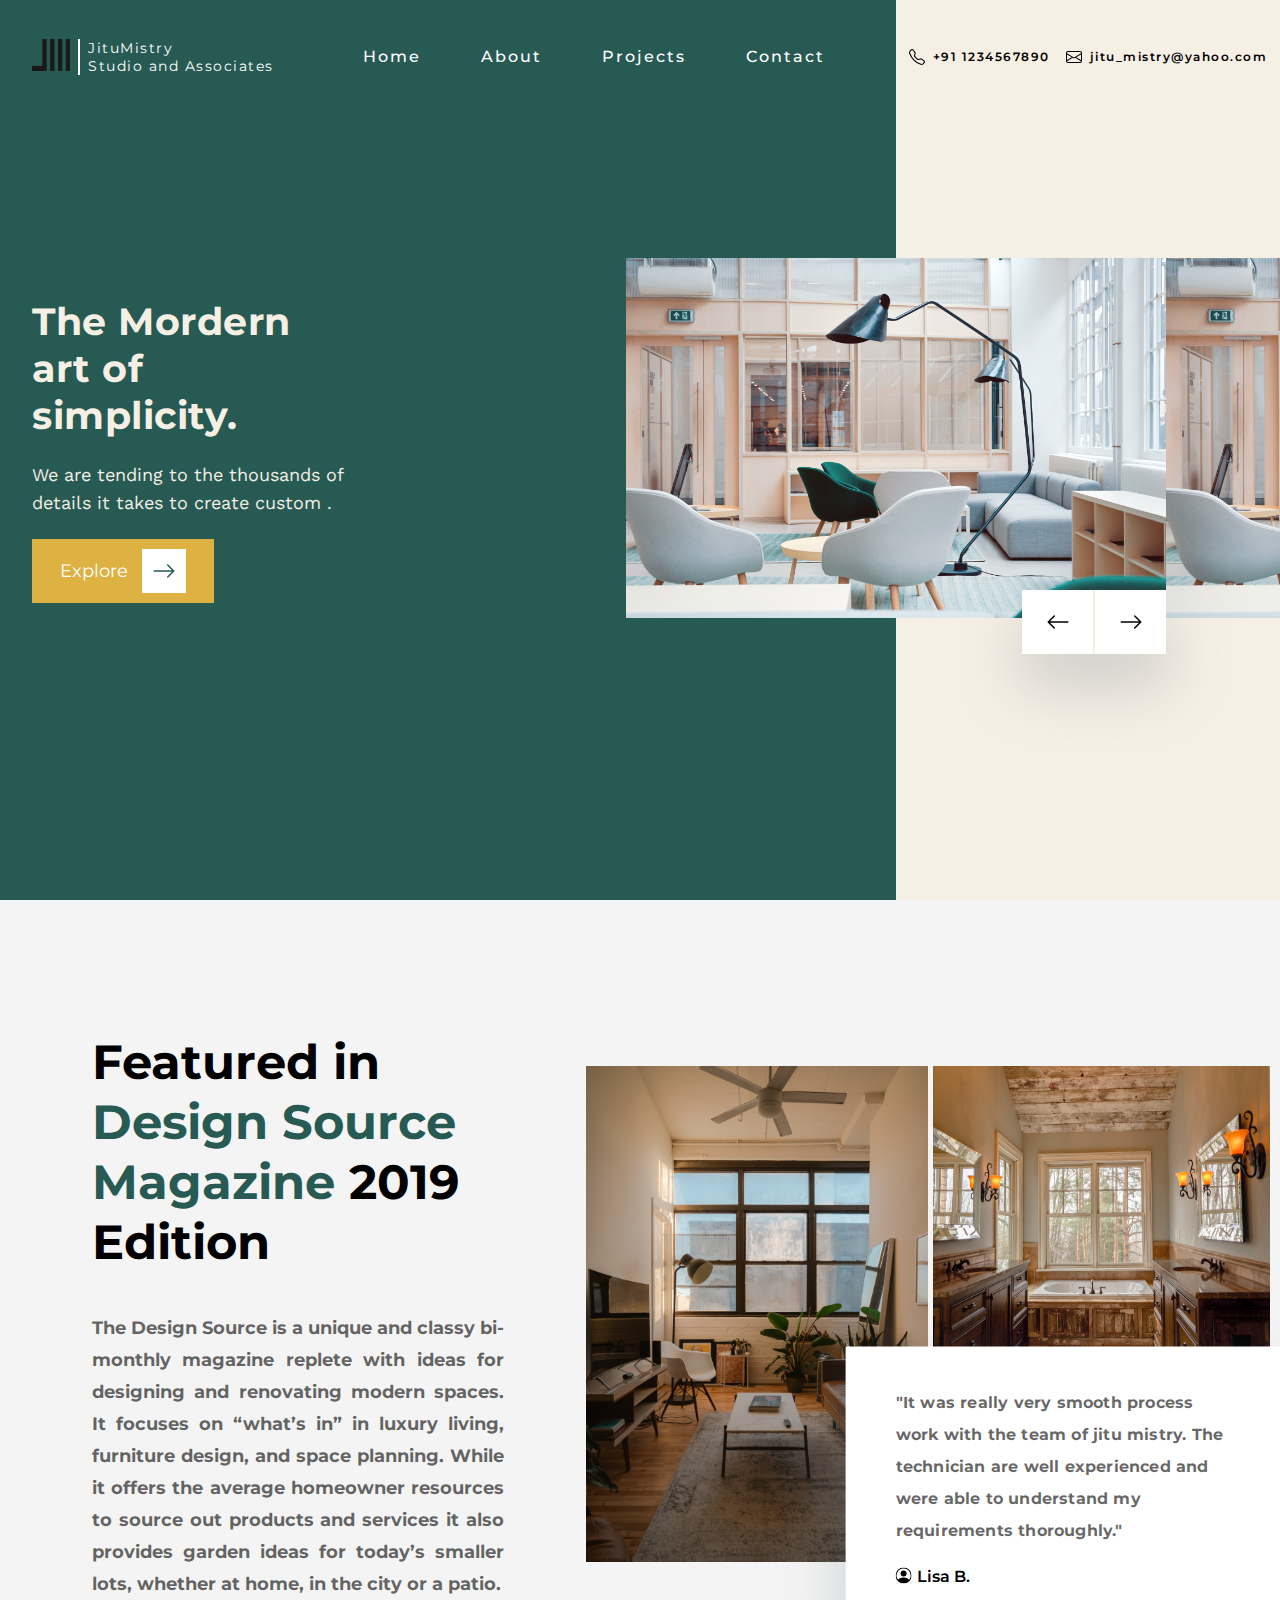
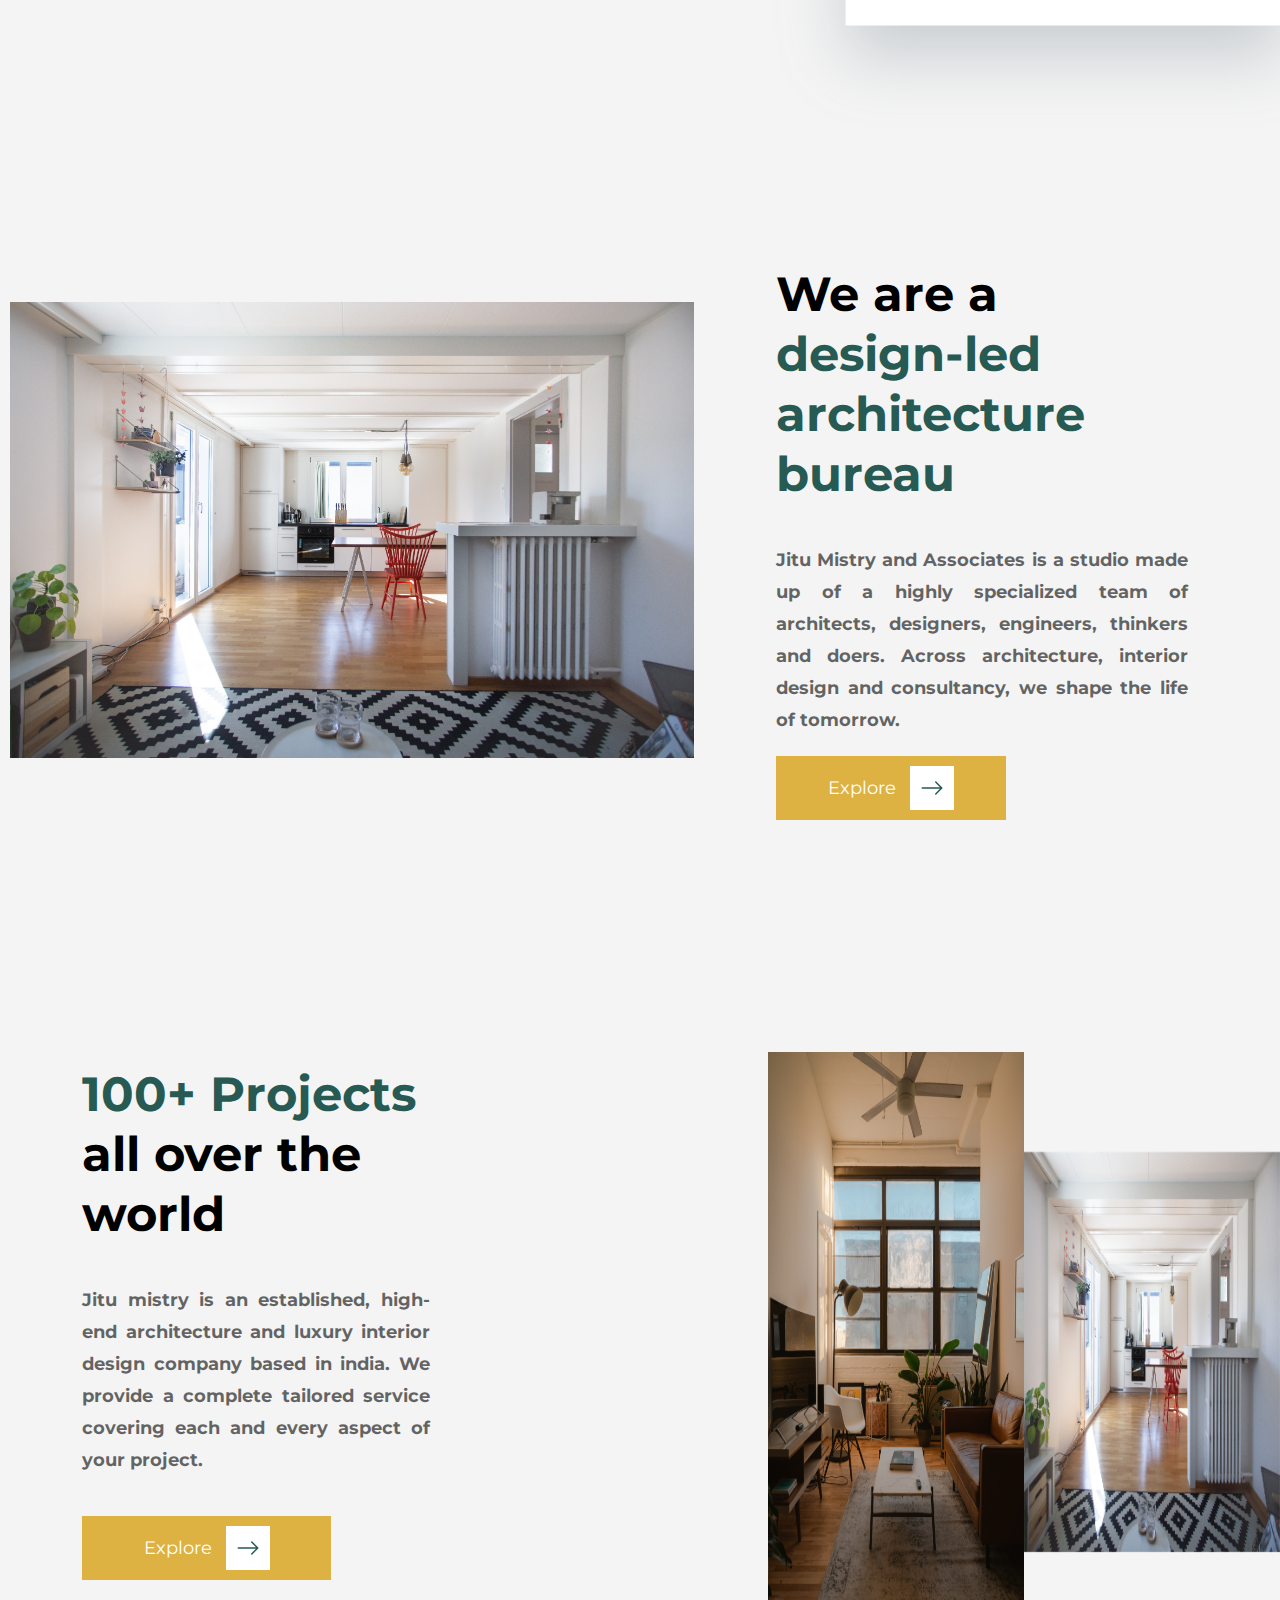
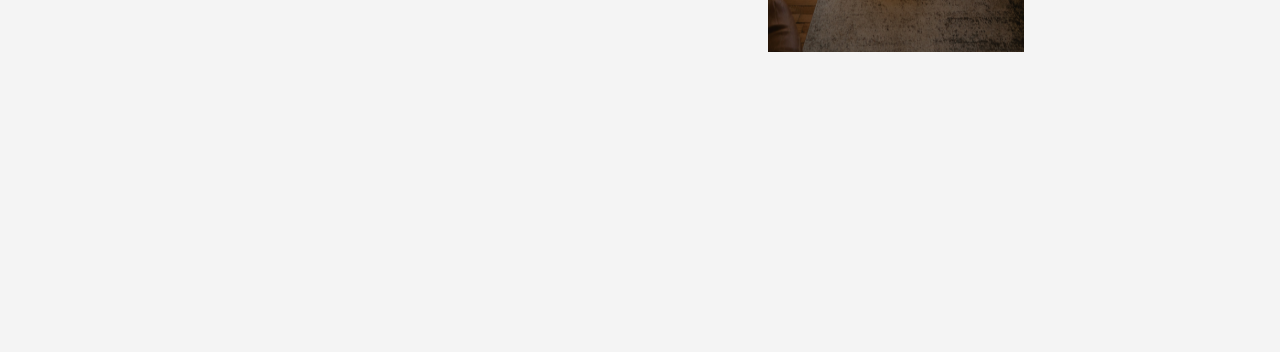
==== commit 3184264c: "Contact Page Complete" ====
--- a/index.html
+++ b/index.html
@@ -119,15 +119,15 @@
                 </div>
             </div>
         </div>
-        <section class="achievements">
-            <div class="achievements__container">
-                <h1 class="achievements__container__h1">Featured in <span>Design Source Magazine</span> 2019 Edition</h1>
-                <div class="achievements__container__img">
-                    <img src="./images/slider-img.jpg" alt="jitumistry_achievements">
-                </div>
-                <p class="achievements__container__p">The Design Source is a unique and classy bi-monthly magazine replete with ideas for designing and renovating modern spaces. It focuses on “what’s in” in luxury living, furniture design, and space planning. While it offers the average homeowner resources to source out products and services it also provides garden ideas for today’s smaller lots, whether at home, in the city or a patio.</p>
-            </div>
-            <div class="achievements__img">
+        <section id="achievements" class="jm_section">
+            <div class="jm_section__container">
+                <h1 class="jm_section__container__h1">Featured in <span>Design Source Magazine</span> 2019 Edition</h1>
+                <div class="jm_section__container__img">
+                    <img src="./images/slider-img.jpg" alt="jitumistry_jm_section">
+                </div>
+                <p class="jm_section__container__p">The Design Source is a unique and classy bi-monthly magazine replete with ideas for designing and renovating modern spaces. It focuses on “what’s in” in luxury living, furniture design, and space planning. While it offers the average homeowner resources to source out products and services it also provides garden ideas for today’s smaller lots, whether at home, in the city or a patio.</p>
+            </div>
+            <div class="jm_section__img">
                 <div class="grd">
                     <div class="grd__column1">
                         <div class="grd__column1__row">
@@ -156,17 +156,17 @@
                 </div>
             </div>
         </section>
-        <section class="achievements">
-            <div class="achievements__img">
-                <img src="./images/horizontal_2.jpg" alt="jitumistry_achievements">
-            </div>
-            <div class="achievements__container">
-                <h1 class="achievements__container__h1">We are a <span>design-led architecture bureau</span></h1>
-                <div class="achievements__container__img">
-                    <img src="./images/horizontal_2.jpg" alt="jitumistry_achievements">
-                </div>
-                <p class="achievements__container__p">Jitu Mistry and Associates is a studio made up of a highly specialized team of architects, designers, engineers, thinkers and doers. Across architecture, interior design and consultancy, we shape the life of tomorrow.</p>
-                <div class="achievements__container__btn">
+        <section id="about_us" class="jm_section">
+            <div class="jm_section__img">
+                <img src="./images/horizontal_2.jpg" alt="jitumistry_jm_section">
+            </div>
+            <div class="jm_section__container">
+                <h1 class="jm_section__container__h1">We are a <span>design-led architecture bureau</span></h1>
+                <div class="jm_section__container__img">
+                    <img src="./images/horizontal_2.jpg" alt="jitumistry_jm_section">
+                </div>
+                <p class="jm_section__container__p">Jitu Mistry and Associates is a studio made up of a highly specialized team of architects, designers, engineers, thinkers and doers. Across architecture, interior design and consultancy, we shape the life of tomorrow.</p>
+                <div class="jm_section__container__btn">
                     <a>Explore
                         <span class="arrow">
                             <svg  width="1em" height="1em" fill="#275a53" class="bi bi-arrow-right" viewBox="0 0 16 16">
@@ -205,6 +205,9 @@
                             </div>
                             <div class="swiper-slide">
                                 <img src="./images/horizontal_img.jpg"  alt="">
+                            </div>
+                            <div class="swiper-slide">
+                                <img src="./images/slider-img.jpg"  alt="">
                             </div>
                         </div>
                     </div>
--- a/css/index.css
+++ b/css/index.css
@@ -644,6 +644,7 @@
     -webkit-box-align: center;
         -ms-flex-align: center;
             align-items: center;
+    width: 20%;
   }
 }
 
@@ -663,7 +664,7 @@
   font-size: 24px;
 }
 
-body .app-wrapper .achievements {
+body .app-wrapper .jm_section {
   display: -webkit-box;
   display: -ms-flexbox;
   display: flex;
@@ -677,12 +678,12 @@
 }
 
 @media (max-width: 768px) {
-  body .app-wrapper .achievements {
+  body .app-wrapper .jm_section {
     padding: 0px;
   }
 }
 
-body .app-wrapper .achievements__container {
+body .app-wrapper .jm_section__container {
   -ms-flex-preferred-size: 40%;
       flex-basis: 40%;
   display: -webkit-box;
@@ -703,7 +704,7 @@
 }
 
 @media (max-width: 768px) {
-  body .app-wrapper .achievements__container {
+  body .app-wrapper .jm_section__container {
     -ms-flex-preferred-size: 100%;
         flex-basis: 100%;
     -webkit-box-pack: center;
@@ -716,24 +717,24 @@
   }
 }
 
-body .app-wrapper .achievements__container__h1 {
+body .app-wrapper .jm_section__container__h1 {
   font-size: 48px;
   padding: 20px 22px;
   line-height: 60px;
 }
 
-body .app-wrapper .achievements__container__h1 span {
+body .app-wrapper .jm_section__container__h1 span {
   color: #275a53;
 }
 
 @media (max-width: 767px) {
-  body .app-wrapper .achievements__container__h1 {
+  body .app-wrapper .jm_section__container__h1 {
     font-size: 32px;
     line-height: 40px;
   }
 }
 
-body .app-wrapper .achievements__container__img {
+body .app-wrapper .jm_section__container__img {
   display: none;
   max-width: calc(100% - 32px);
   width: 100%;
@@ -741,17 +742,17 @@
 }
 
 @media (max-width: 768px) {
-  body .app-wrapper .achievements__container__img {
+  body .app-wrapper .jm_section__container__img {
     display: block;
   }
 }
 
-body .app-wrapper .achievements__container__img img {
-  height: 100%;
-  width: 100%;
-}
-
-body .app-wrapper .achievements__container__p {
+body .app-wrapper .jm_section__container__img img {
+  height: 100%;
+  width: 100%;
+}
+
+body .app-wrapper .jm_section__container__p {
   font-size: 18px;
   padding: 20px 22px;
   line-height: 32px;
@@ -761,16 +762,16 @@
 }
 
 @media (max-width: 767px) {
-  body .app-wrapper .achievements__container__p {
+  body .app-wrapper .jm_section__container__p {
     line-height: 28px;
   }
 }
 
-body .app-wrapper .achievements__container__btn {
-  width: 100%;
-}
-
-body .app-wrapper .achievements__container__btn a {
+body .app-wrapper .jm_section__container__btn {
+  width: 100%;
+}
+
+body .app-wrapper .jm_section__container__btn a {
   padding: 10px 35px;
   display: -webkit-box;
   display: -ms-flexbox;
@@ -789,7 +790,13 @@
   margin-left: 22px;
 }
 
-body .app-wrapper .achievements__container__btn a span {
+@media (max-width: 768px) {
+  body .app-wrapper .jm_section__container__btn a {
+    width: 20%;
+  }
+}
+
+body .app-wrapper .jm_section__container__btn a span {
   display: -webkit-box;
   display: -ms-flexbox;
   display: flex;
@@ -805,33 +812,33 @@
   font-size: 24px;
 }
 
-body .app-wrapper .achievements__img {
+body .app-wrapper .jm_section__img {
   -ms-flex-preferred-size: 60%;
       flex-basis: 60%;
   height: 100%;
 }
 
 @media (max-width: 768px) {
-  body .app-wrapper .achievements__img {
+  body .app-wrapper .jm_section__img {
     display: none;
   }
 }
 
-body .app-wrapper .achievements__img img {
+body .app-wrapper .jm_section__img img {
   height: 100%;
   -o-object-fit: contain;
      object-fit: contain;
   width: 100%;
 }
 
-body .app-wrapper .achievements__img .grd {
+body .app-wrapper .jm_section__img .grd {
   display: -ms-grid;
   display: grid;
   -ms-grid-columns: (50%)[2];
       grid-template-columns: repeat(2, 50%);
 }
 
-body .app-wrapper .achievements__img .grd__column2 {
+body .app-wrapper .jm_section__img .grd__column2 {
   margin-left: 5px;
   display: -webkit-box;
   display: -ms-flexbox;
@@ -842,7 +849,7 @@
           flex-direction: column;
 }
 
-body .app-wrapper .achievements__img .grd__column2__row1 {
+body .app-wrapper .jm_section__img .grd__column2__row1 {
   -ms-flex-preferred-size: 60%;
       flex-basis: 60%;
   -webkit-box-pack: center;
@@ -853,18 +860,18 @@
           align-items: center;
 }
 
-body .app-wrapper .achievements__img .grd__column2__row1 img {
+body .app-wrapper .jm_section__img .grd__column2__row1 img {
   -o-object-fit: initial;
      object-fit: initial;
 }
 
-body .app-wrapper .achievements__img .grd__column2__row2 {
+body .app-wrapper .jm_section__img .grd__column2__row2 {
   -ms-flex-preferred-size: 40%;
       flex-basis: 40%;
   position: relative;
 }
 
-body .app-wrapper .achievements__img .grd__column2__row2 .testimonial {
+body .app-wrapper .jm_section__img .grd__column2__row2 .testimonial {
   position: absolute;
   top: 60%;
   left: 0;
@@ -877,7 +884,7 @@
           box-shadow: 0px 30px 60px 0px rgba(138, 149, 158, 0.4);
 }
 
-body .app-wrapper .achievements__img .grd__column2__row2 .testimonial__txt {
+body .app-wrapper .jm_section__img .grd__column2__row2 .testimonial__txt {
   font-size: 16px;
   font-weight: bold;
   color: rgba(0, 0, 0, 0.6);
@@ -885,7 +892,7 @@
   letter-spacing: .2px;
 }
 
-body .app-wrapper .achievements__img .grd__column2__row2 .testimonial__info {
+body .app-wrapper .jm_section__img .grd__column2__row2 .testimonial__info {
   display: -webkit-box;
   display: -ms-flexbox;
   display: flex;
@@ -895,7 +902,7 @@
   margin-top: 20px;
 }
 
-body .app-wrapper .achievements__img .grd__column2__row2 .testimonial__info a {
+body .app-wrapper .jm_section__img .grd__column2__row2 .testimonial__info a {
   margin-left: 5px;
   font-weight: 600;
 }
@@ -906,6 +913,16 @@
   display: flex;
   padding: 20px 0px;
   height: 80vh;
+}
+
+@media (max-width: 768px) {
+  body .app-wrapper .projects {
+    height: 100%;
+    -webkit-box-orient: vertical;
+    -webkit-box-direction: reverse;
+        -ms-flex-direction: column-reverse;
+            flex-direction: column-reverse;
+  }
 }
 
 body .app-wrapper .projects__column1 {
@@ -925,8 +942,20 @@
           flex-direction: column;
 }
 
+@media (max-width: 768px) {
+  body .app-wrapper .projects__column1 {
+    width: 100%;
+  }
+}
+
 body .app-wrapper .projects__column2 {
   width: 60%;
+}
+
+@media (max-width: 768px) {
+  body .app-wrapper .projects__column2 {
+    width: 100%;
+  }
 }
 
 body .app-wrapper .projects__txt {
@@ -946,6 +975,12 @@
           flex-direction: column;
 }
 
+@media (max-width: 768px) {
+  body .app-wrapper .projects__txt {
+    padding: 10px 0px;
+  }
+}
+
 body .app-wrapper .projects__txt__h1 {
   font-size: 48px;
   padding: 20px 22px;
@@ -1012,12 +1047,24 @@
           align-items: center;
 }
 
+@media (max-width: 600px) {
+  body .app-wrapper .projects__slider .swiper-wrapper .swiper-slide {
+    height: 400px;
+  }
+}
+
 body .app-wrapper .projects__slider .swiper-wrapper .swiper-slide img {
   height: 400px;
   -o-object-fit: initial;
      object-fit: initial;
 }
 
+@media (max-width: 600px) {
+  body .app-wrapper .projects__slider .swiper-wrapper .swiper-slide img {
+    height: 200px;
+  }
+}
+
 body .app-wrapper .projects__slider .swiper-wrapper .swiper-slide-active {
   -webkit-transform: scaleY(1.5);
           transform: scaleY(1.5);
@@ -1025,6 +1072,13 @@
 
 body .app-wrapper .projects__explore {
   padding: 10px 60px;
+  width: 100%;
+}
+
+@media (max-width: 768px) {
+  body .app-wrapper .projects__explore {
+    padding: 10px 0px;
+  }
 }
 
 body .app-wrapper .projects__explore a {
@@ -1046,6 +1100,12 @@
   margin-left: 22px;
 }
 
+@media (max-width: 768px) {
+  body .app-wrapper .projects__explore a {
+    width: 20%;
+  }
+}
+
 body .app-wrapper .projects__explore a span {
   display: -webkit-box;
   display: -ms-flexbox;
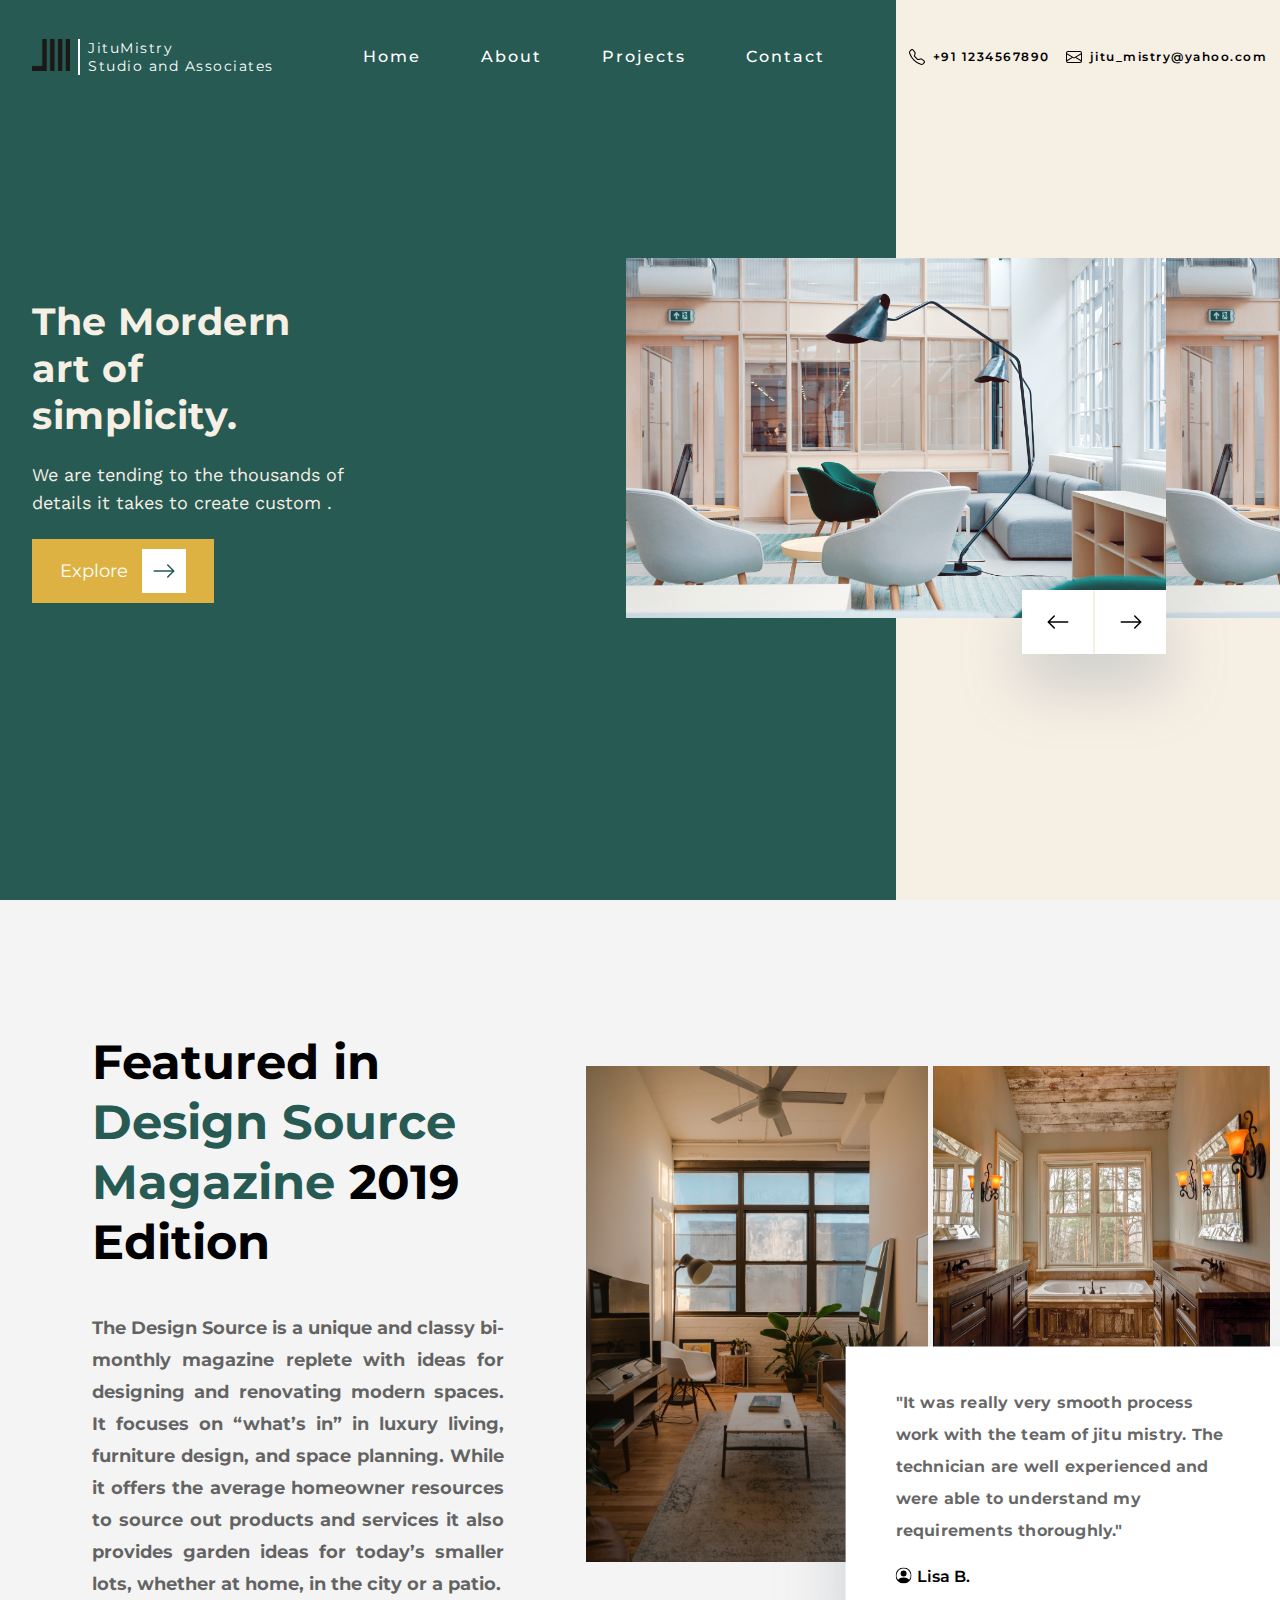
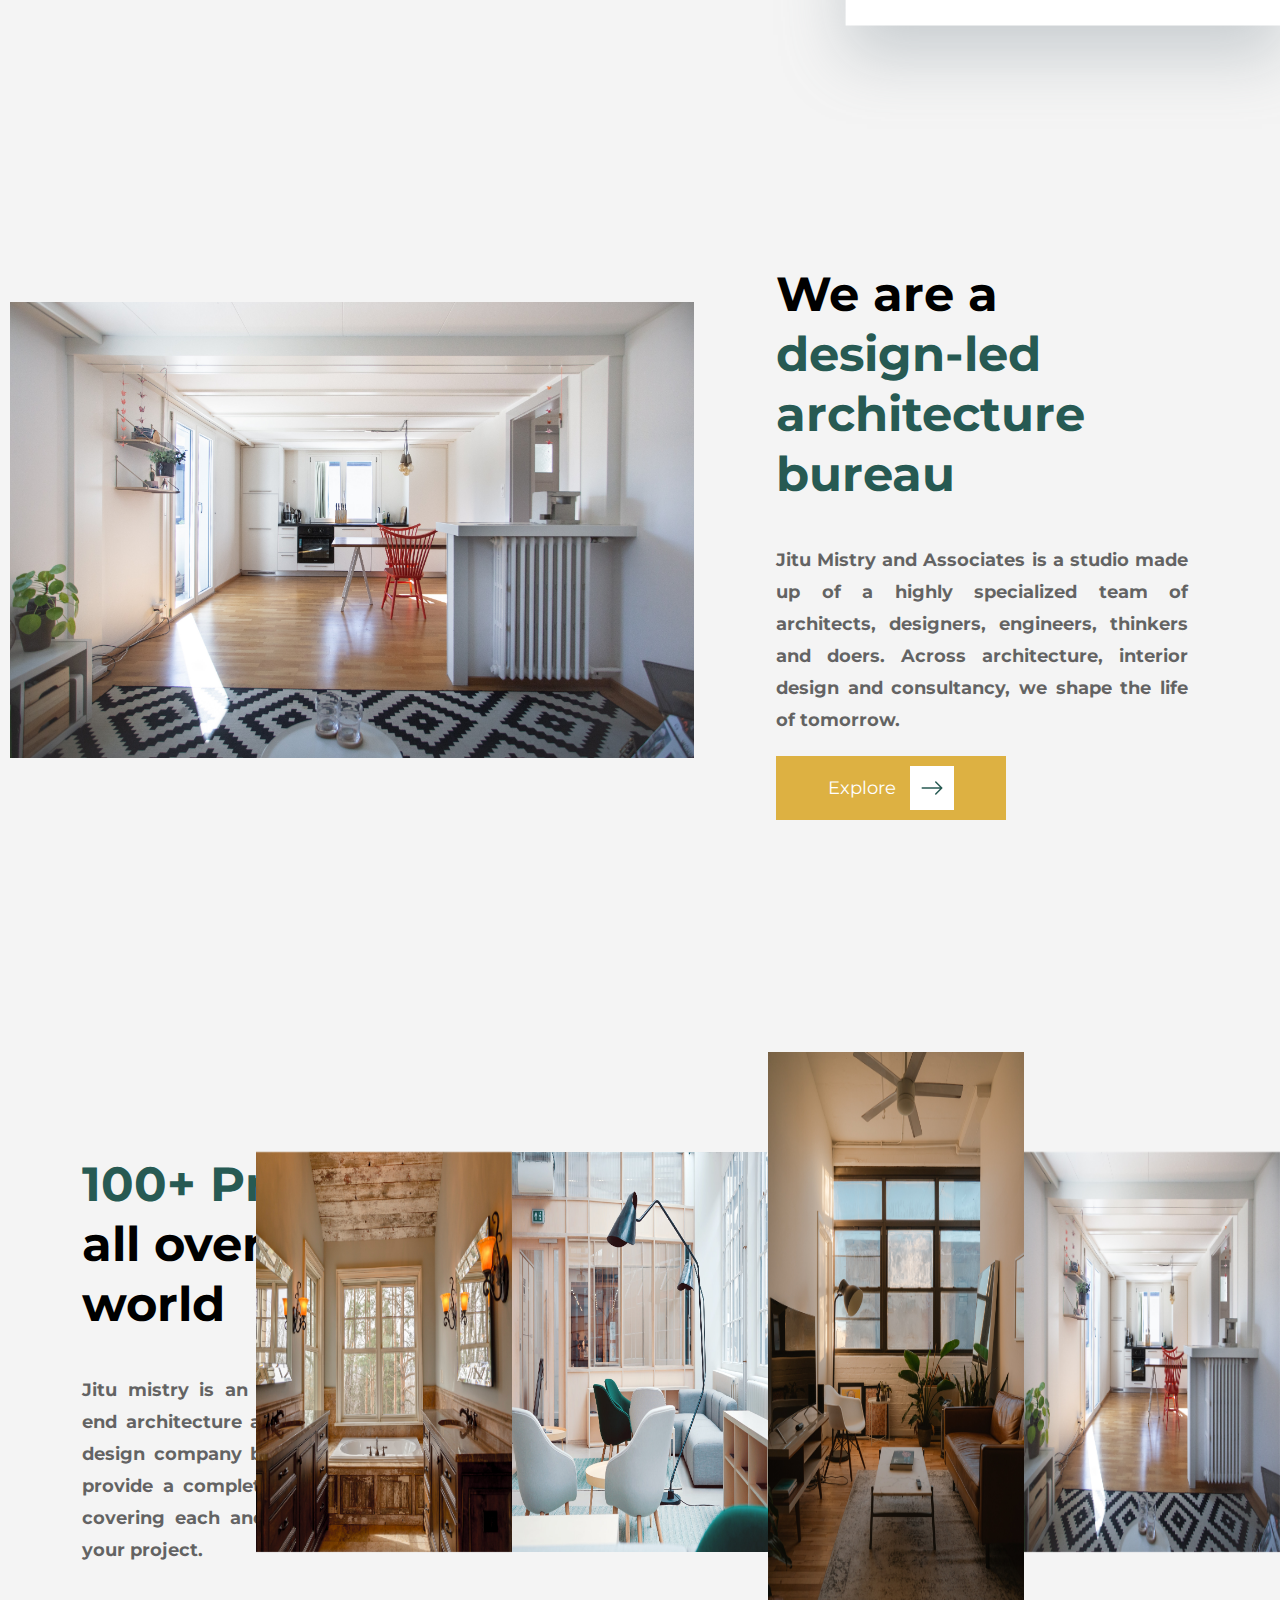
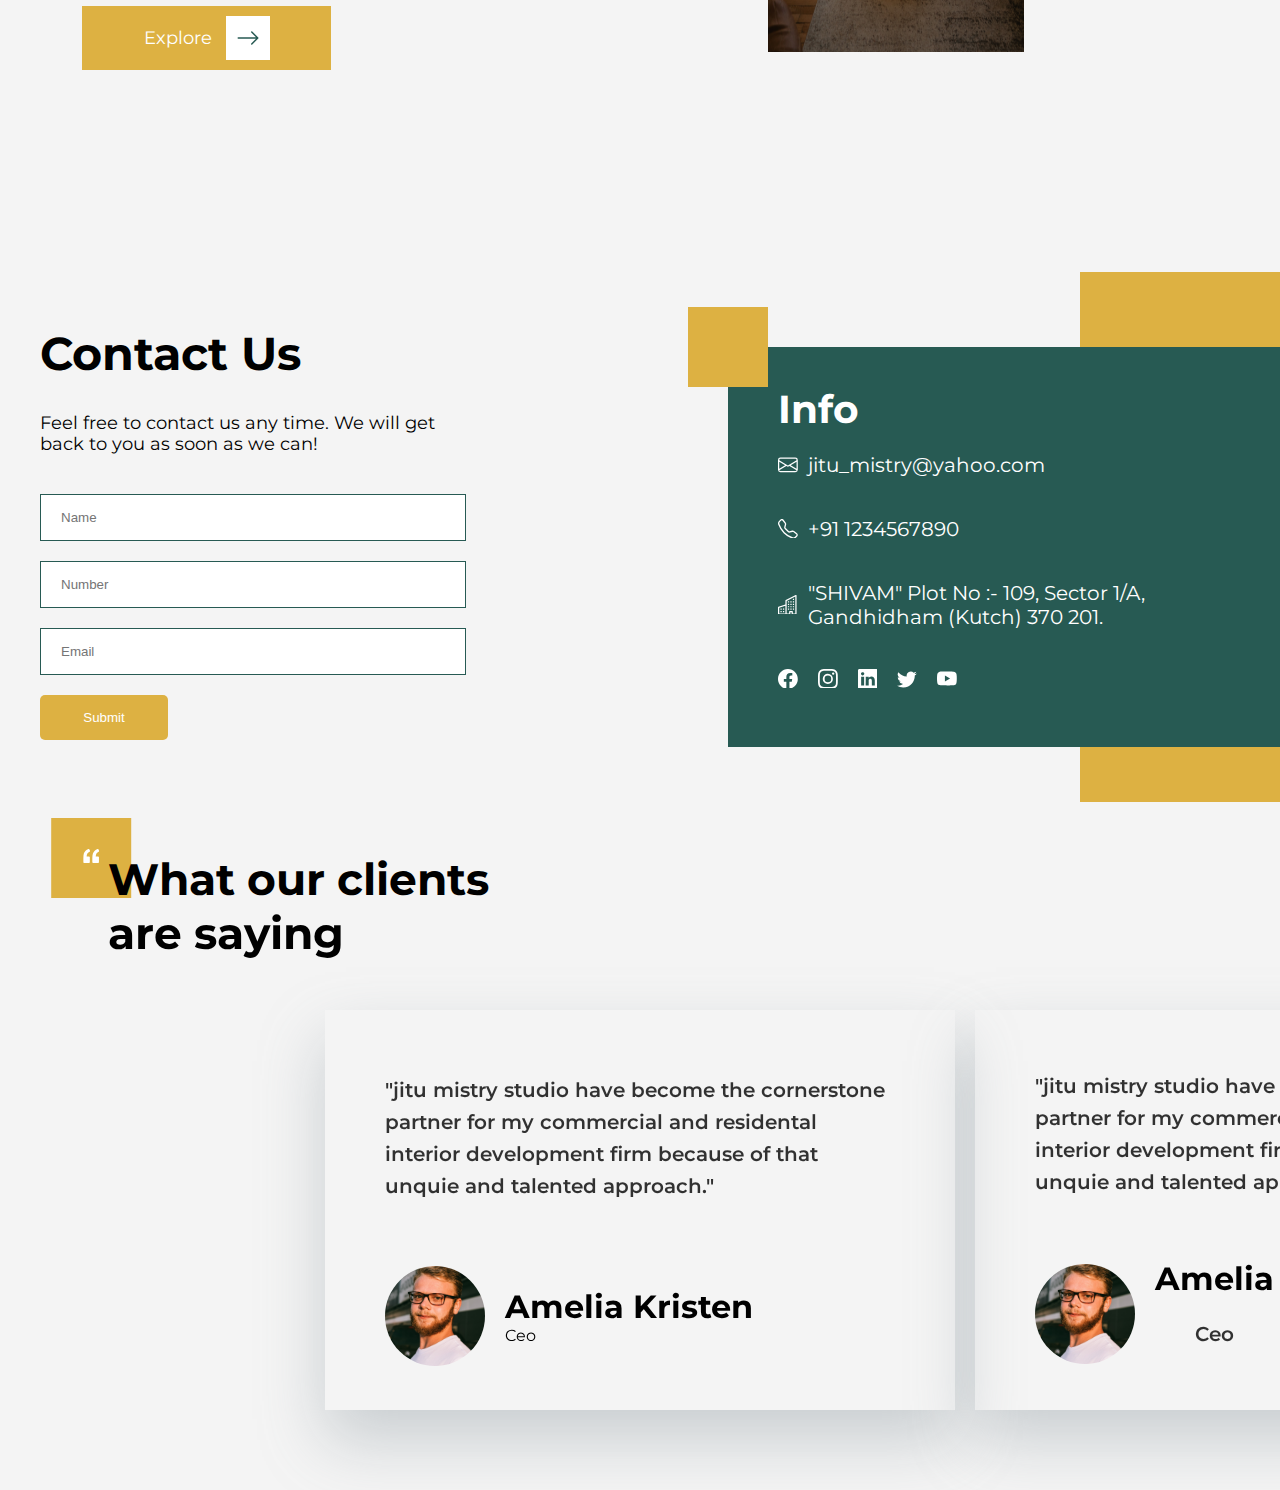
==== commit b99fab07: "Home Page Complete" ====
--- a/index.html
+++ b/index.html
@@ -1,222 +1,648 @@
 <!DOCTYPE html>
 <html lang="en">
-<head>
-    <meta charset="UTF-8">
-    <meta name="viewport" content="width=device-width, initial-scale=1.0">
+  <head>
+    <meta charset="UTF-8" />
+    <meta name="viewport" content="width=device-width, initial-scale=1.0" />
     <title>Home | Jitumistry studio and associates</title>
-    <link rel="stylesheet" href="css/index.css">
-    <link rel="stylesheet" href="https://unpkg.com/swiper/swiper-bundle.min.css" />
-</head>
-<body>
+    <link rel="stylesheet" href="css/index.css" />
+    <link
+      rel="stylesheet"
+      href="https://unpkg.com/swiper/swiper-bundle.min.css"
+    />
+  </head>
+  <body>
     <div class="app-wrapper">
-        <div class="m-nav">
-            <nav class="m-nav__wrapper">
-                <ul class="m-nav__list">
-                    <li class="m-nav__list__item"><a href="#" class="m-nav__list__link">Home</a></li>
-                    <li class="m-nav__list__item"><a href="#" class="m-nav__list__link">About</a></li>
-                    <li class="m-nav__list__item"><a href="#" class="m-nav__list__link">Projects</a></li>
-                    <li class="m-nav__list__item"><a href="#" class="m-nav__list__link">Contact</a></li>
-                </ul>
+      <div class="m-nav">
+        <nav class="m-nav__wrapper">
+          <ul class="m-nav__list">
+            <li class="m-nav__list__item">
+              <a href="#" class="m-nav__list__link">Home</a>
+            </li>
+            <li class="m-nav__list__item">
+              <a href="#" class="m-nav__list__link">About</a>
+            </li>
+            <li class="m-nav__list__item">
+              <a href="#" class="m-nav__list__link">Projects</a>
+            </li>
+            <li class="m-nav__list__item">
+              <a href="#" class="m-nav__list__link">Contact</a>
+            </li>
+          </ul>
+        </nav>
+      </div>
+      <div class="nav_wrapper">
+        <div class="wrapper">
+          <div class="nav-container">
+            <div class="nav-brand_container">
+              <div class="logo">
+                <img src="./images/logo_jm.png" alt="" />
+              </div>
+              <div class="brand-name">
+                <a href="#" class="brand">JituMistry</a>
+                <p>Studio and Associates</p>
+              </div>
+            </div>
+            <div class="hamburger">
+              <span>
+                <svg
+                  width="1em"
+                  height="1em"
+                  fill="white"
+                  class="bi bi-filter-right"
+                  viewBox="0 0 16 16"
+                >
+                  <path
+                    d="M14 10.5a.5.5 0 0 0-.5-.5h-3a.5.5 0 0 0 0 1h3a.5.5 0 0 0 .5-.5zm0-3a.5.5 0 0 0-.5-.5h-7a.5.5 0 0 0 0 1h7a.5.5 0 0 0 .5-.5zm0-3a.5.5 0 0 0-.5-.5h-11a.5.5 0 0 0 0 1h11a.5.5 0 0 0 .5-.5z"
+                  />
+                </svg>
+              </span>
+            </div>
+            <nav class="navbar">
+              <ul class="navbar-nav">
+                <li class="nav-item"><a href="#" class="nav-link">Home</a></li>
+                <li class="nav-item"><a href="#" class="nav-link">About</a></li>
+                <li class="nav-item">
+                  <a href="#" class="nav-link">Projects</a>
+                </li>
+                <li class="nav-item">
+                  <a href="contact.html" class="nav-link">Contact</a>
+                </li>
+              </ul>
             </nav>
-        </div>
-        <div class="nav_wrapper">
-            <div class="wrapper">
-                <div class="nav-container">
-                    <div class="nav-brand_container">
-                        <div class="logo">
-                            <img src="./images/logo_jm.png" alt="">
-                        </div>
-                        <div class="brand-name">
-                            <a href="#" class="brand">JituMistry</a>
-                            <p>Studio and Associates</p>
-                        </div>
-                    </div>
-                    <div class="hamburger">
-                        <span>
-                            <svg width="1em" height="1em" fill="white" class="bi bi-filter-right" viewBox="0 0 16 16">
-                                <path d="M14 10.5a.5.5 0 0 0-.5-.5h-3a.5.5 0 0 0 0 1h3a.5.5 0 0 0 .5-.5zm0-3a.5.5 0 0 0-.5-.5h-7a.5.5 0 0 0 0 1h7a.5.5 0 0 0 .5-.5zm0-3a.5.5 0 0 0-.5-.5h-11a.5.5 0 0 0 0 1h11a.5.5 0 0 0 .5-.5z"/>
-                              </svg>
-                        </span>
-                    </div>
-                    <nav class="navbar">
-                       <ul class="navbar-nav">
-                           <li class="nav-item"><a href="#" class="nav-link">Home</a></li>
-                           <li class="nav-item"><a href="#" class="nav-link">About</a></li>
-                           <li class="nav-item"><a href="#" class="nav-link">Projects</a></li>
-                           <li class="nav-item"><a href="#" class="nav-link">Contact</a></li>
-                       </ul> 
-                    </nav>
-                </div>
-                <div class="contact-nav">
-                    <a href="#"><svg  width="16" height="16" fill="black" class="bi bi-telephone" viewBox="0 0 16 16">
-                        <path d="M3.654 1.328a.678.678 0 0 0-1.015-.063L1.605 2.3c-.483.484-.661 1.169-.45 1.77a17.568 17.568 0 0 0 4.168 6.608 17.569 17.569 0 0 0 6.608 4.168c.601.211 1.286.033 1.77-.45l1.034-1.034a.678.678 0 0 0-.063-1.015l-2.307-1.794a.678.678 0 0 0-.58-.122l-2.19.547a1.745 1.745 0 0 1-1.657-.459L5.482 8.062a1.745 1.745 0 0 1-.46-1.657l.548-2.19a.678.678 0 0 0-.122-.58L3.654 1.328zM1.884.511a1.745 1.745 0 0 1 2.612.163L6.29 2.98c.329.423.445.974.315 1.494l-.547 2.19a.678.678 0 0 0 .178.643l2.457 2.457a.678.678 0 0 0 .644.178l2.189-.547a1.745 1.745 0 0 1 1.494.315l2.306 1.794c.829.645.905 1.87.163 2.611l-1.034 1.034c-.74.74-1.846 1.065-2.877.702a18.634 18.634 0 0 1-7.01-4.42 18.634 18.634 0 0 1-4.42-7.009c-.362-1.03-.037-2.137.703-2.877L1.885.511z"/>
-                      </svg>
-                      +91 1234567890</a>
-                    <a href="#">
-                        <svg  width="16" height="16" fill="black" class="bi bi-envelope" viewBox="0 0 16 16">
-                            <path d="M0 4a2 2 0 0 1 2-2h12a2 2 0 0 1 2 2v8a2 2 0 0 1-2 2H2a2 2 0 0 1-2-2V4zm2-1a1 1 0 0 0-1 1v.217l7 4.2 7-4.2V4a1 1 0 0 0-1-1H2zm13 2.383l-4.758 2.855L15 11.114v-5.73zm-.034 6.878L9.271 8.82 8 9.583 6.728 8.82l-5.694 3.44A1 1 0 0 0 2 13h12a1 1 0 0 0 .966-.739zM1 11.114l4.758-2.876L1 5.383v5.73z"/>
-                        </svg>
-                        jitu_mistry@yahoo.com</a>
-                </div>
-            </div>
-        </div>
-        <div class="hero-container">
-            <div class="hero-1">
-                <div class="txt-container">
-                    <h1 class="hero-heading">The Mordern art of simplicity.</h1>
-                    <p class="hero-para">We are tending to the thousands of details it takes to create custom .</p>
-                    <a>Explore
-                        <span class="arrow">
-                            <svg  width="1em" height="1em" fill="#275a53" class="bi bi-arrow-right" viewBox="0 0 16 16">
-                                <path fill-rule="evenodd" d="M1 8a.5.5 0 0 1 .5-.5h11.793l-3.147-3.146a.5.5 0 0 1 .708-.708l4 4a.5.5 0 0 1 0 .708l-4 4a.5.5 0 0 1-.708-.708L13.293 8.5H1.5A.5.5 0 0 1 1 8z"/>
-                            </svg>
-                        </span>
-                    </a>
-                </div>
-            </div>
-            <div class="hero-2">
-                <div class="floatingSlider">
-                    <div class="floatingSlider__slider swiper-container">
-                       <div class="swiper-wrapper">
-                           <div class="swiper-slide">
-                                <img src="./images/slider-img.jpg" alt="slider-img" />
-                           </div>
-                           <div class="swiper-slide">
-                                <img src="./images/slider-img.jpg" alt="slider-img" />
-                           </div>
-                           <div class="swiper-slide">
-                                <img src="./images/slider-img.jpg" alt="slider-img" />
-                           </div>
-                           <div class="swiper-slide">
-                                <img src="./images/slider-img.jpg" alt="slider-img" />
-                           </div>
-                       </div>
-                    </div>
-                    <div class="floatingSlider__controls">
-                        <div class="controls">
-                            <div class="controls__left controls--center">
-                                <svg  width="1em" height="1em" fill="currentColor" class="bi bi-arrow-left" viewBox="0 0 16 16">
-                                    <path fill-rule="evenodd" d="M15 8a.5.5 0 0 0-.5-.5H2.707l3.147-3.146a.5.5 0 1 0-.708-.708l-4 4a.5.5 0 0 0 0 .708l4 4a.5.5 0 0 0 .708-.708L2.707 8.5H14.5A.5.5 0 0 0 15 8z"/>
-                                </svg>
-                            </div>
-                            <div class="controls__divider"></div>
-                            <div class="controls__right controls--center">
-                                <svg  width="1em" height="1em" fill="black" class="bi bi-arrow-right" viewBox="0 0 16 16">
-                                    <path fill-rule="evenodd" d="M1 8a.5.5 0 0 1 .5-.5h11.793l-3.147-3.146a.5.5 0 0 1 .708-.708l4 4a.5.5 0 0 1 0 .708l-4 4a.5.5 0 0 1-.708-.708L13.293 8.5H1.5A.5.5 0 0 1 1 8z"/>
-                                </svg>
-                            </div>
-                        </div>
-                    </div>
-                </div>
-                <div class="m-explore">
-                    <a class="m-explore_btn">Explore
-                        <span class="arrow">
-                            <svg  width="1em" height="1em" fill="#275a53" class="bi bi-arrow-right" viewBox="0 0 16 16">
-                                <path fill-rule="evenodd" d="M1 8a.5.5 0 0 1 .5-.5h11.793l-3.147-3.146a.5.5 0 0 1 .708-.708l4 4a.5.5 0 0 1 0 .708l-4 4a.5.5 0 0 1-.708-.708L13.293 8.5H1.5A.5.5 0 0 1 1 8z"/>
-                            </svg>
-                        </span>
-                    </a>
-                </div>
-            </div>
-        </div>
-        <section id="achievements" class="jm_section">
-            <div class="jm_section__container">
-                <h1 class="jm_section__container__h1">Featured in <span>Design Source Magazine</span> 2019 Edition</h1>
-                <div class="jm_section__container__img">
-                    <img src="./images/slider-img.jpg" alt="jitumistry_jm_section">
-                </div>
-                <p class="jm_section__container__p">The Design Source is a unique and classy bi-monthly magazine replete with ideas for designing and renovating modern spaces. It focuses on “what’s in” in luxury living, furniture design, and space planning. While it offers the average homeowner resources to source out products and services it also provides garden ideas for today’s smaller lots, whether at home, in the city or a patio.</p>
-            </div>
-            <div class="jm_section__img">
-                <div class="grd">
-                    <div class="grd__column1">
-                        <div class="grd__column1__row">
-                            <img src="./images/vertical_img.jpg"  alt="">
-                        </div>
-                    </div>
-                    <div class="grd__column2">
-                        <div class="grd__column2__row1">
-                            <img src="./images/horizontal_img.jpg"  alt="">
-                        </div>
-                        <div class="grd__column2__row2">
-                            <div class="testimonial">
-                                <div class="testimonial__txt">
-                                    "It was really very smooth process work with the team of jitu mistry. The technician are well experienced and were able to understand my requirements thoroughly."
-                                </div>
-                                <div class="testimonial__info">
-                                    <svg width="16" height="16" fill="currentColor" class="bi bi-person-circle" viewBox="0 0 16 16">
-                                        <path d="M11 6a3 3 0 1 1-6 0 3 3 0 0 1 6 0z"/>
-                                        <path fill-rule="evenodd" d="M0 8a8 8 0 1 1 16 0A8 8 0 0 1 0 8zm8-7a7 7 0 0 0-5.468 11.37C3.242 11.226 4.805 10 8 10s4.757 1.225 5.468 2.37A7 7 0 0 0 8 1z"/>
-                                    </svg>
-                                    <a>Lisa B.</a>
-                                </div>
-                            </div>
-                        </div>
-                    </div>
-                </div>
-            </div>
-        </section>
-        <section id="about_us" class="jm_section">
-            <div class="jm_section__img">
-                <img src="./images/horizontal_2.jpg" alt="jitumistry_jm_section">
-            </div>
-            <div class="jm_section__container">
-                <h1 class="jm_section__container__h1">We are a <span>design-led architecture bureau</span></h1>
-                <div class="jm_section__container__img">
-                    <img src="./images/horizontal_2.jpg" alt="jitumistry_jm_section">
-                </div>
-                <p class="jm_section__container__p">Jitu Mistry and Associates is a studio made up of a highly specialized team of architects, designers, engineers, thinkers and doers. Across architecture, interior design and consultancy, we shape the life of tomorrow.</p>
-                <div class="jm_section__container__btn">
-                    <a>Explore
-                        <span class="arrow">
-                            <svg  width="1em" height="1em" fill="#275a53" class="bi bi-arrow-right" viewBox="0 0 16 16">
-                                <path fill-rule="evenodd" d="M1 8a.5.5 0 0 1 .5-.5h11.793l-3.147-3.146a.5.5 0 0 1 .708-.708l4 4a.5.5 0 0 1 0 .708l-4 4a.5.5 0 0 1-.708-.708L13.293 8.5H1.5A.5.5 0 0 1 1 8z"/>
-                            </svg>
-                        </span>
-                    </a>
-                </div>
-            </div>
-        </section>
-        <section class="projects">
-            <div class="projects__column1">
-                <div class="projects__txt">
-                    <h1 class="projects__txt__h1"><span>100+ Projects</span> all over the world</h1>
-                    <p class="projects__txt__p">Jitu mistry is an established, high-end architecture and luxury interior design company based in india. We provide a complete tailored service covering each and every aspect of your project.</p>
-                </div>
-                <div class="projects__explore">
-                    <a>Explore
-                        <span class="arrow">
-                            <svg  width="1em" height="1em" fill="#275a53" class="bi bi-arrow-right" viewBox="0 0 16 16">
-                                <path fill-rule="evenodd" d="M1 8a.5.5 0 0 1 .5-.5h11.793l-3.147-3.146a.5.5 0 0 1 .708-.708l4 4a.5.5 0 0 1 0 .708l-4 4a.5.5 0 0 1-.708-.708L13.293 8.5H1.5A.5.5 0 0 1 1 8z"/>
-                            </svg>
-                        </span>
-                    </a>
-                </div>
-            </div>
-            <div class="projects__column2">
-                <div class="projects__slider">
-                    <div class="projects_slider swiper-container">
-                        <div class="swiper-wrapper">
-                            <div class="swiper-slide">
-                                <img src="./images/vertical_img.jpg"  alt="">
-                            </div>
-                            <div class="swiper-slide">
-                                <img src="./images/horizontal_2.jpg"  alt="">
-                            </div>
-                            <div class="swiper-slide">
-                                <img src="./images/horizontal_img.jpg"  alt="">
-                            </div>
-                            <div class="swiper-slide">
-                                <img src="./images/slider-img.jpg"  alt="">
-                            </div>
-                        </div>
-                    </div>
-                </div>
-            </div>
-        </section>
+          </div>
+          <div class="contact-nav">
+            <a href="#"
+              ><svg
+                width="16"
+                height="16"
+                fill="black"
+                class="bi bi-telephone"
+                viewBox="0 0 16 16"
+              >
+                <path
+                  d="M3.654 1.328a.678.678 0 0 0-1.015-.063L1.605 2.3c-.483.484-.661 1.169-.45 1.77a17.568 17.568 0 0 0 4.168 6.608 17.569 17.569 0 0 0 6.608 4.168c.601.211 1.286.033 1.77-.45l1.034-1.034a.678.678 0 0 0-.063-1.015l-2.307-1.794a.678.678 0 0 0-.58-.122l-2.19.547a1.745 1.745 0 0 1-1.657-.459L5.482 8.062a1.745 1.745 0 0 1-.46-1.657l.548-2.19a.678.678 0 0 0-.122-.58L3.654 1.328zM1.884.511a1.745 1.745 0 0 1 2.612.163L6.29 2.98c.329.423.445.974.315 1.494l-.547 2.19a.678.678 0 0 0 .178.643l2.457 2.457a.678.678 0 0 0 .644.178l2.189-.547a1.745 1.745 0 0 1 1.494.315l2.306 1.794c.829.645.905 1.87.163 2.611l-1.034 1.034c-.74.74-1.846 1.065-2.877.702a18.634 18.634 0 0 1-7.01-4.42 18.634 18.634 0 0 1-4.42-7.009c-.362-1.03-.037-2.137.703-2.877L1.885.511z"
+                />
+              </svg>
+              +91 1234567890</a
+            >
+            <a href="#">
+              <svg
+                width="16"
+                height="16"
+                fill="black"
+                class="bi bi-envelope"
+                viewBox="0 0 16 16"
+              >
+                <path
+                  d="M0 4a2 2 0 0 1 2-2h12a2 2 0 0 1 2 2v8a2 2 0 0 1-2 2H2a2 2 0 0 1-2-2V4zm2-1a1 1 0 0 0-1 1v.217l7 4.2 7-4.2V4a1 1 0 0 0-1-1H2zm13 2.383l-4.758 2.855L15 11.114v-5.73zm-.034 6.878L9.271 8.82 8 9.583 6.728 8.82l-5.694 3.44A1 1 0 0 0 2 13h12a1 1 0 0 0 .966-.739zM1 11.114l4.758-2.876L1 5.383v5.73z"
+                />
+              </svg>
+              jitu_mistry@yahoo.com</a
+            >
+          </div>
+        </div>
+      </div>
+      <div class="hero-container">
+        <div class="hero-1">
+          <div class="txt-container">
+            <h1 class="hero-heading">The Mordern art of simplicity.</h1>
+            <p class="hero-para">
+              We are tending to the thousands of details it takes to create
+              custom .
+            </p>
+            <a
+              >Explore
+              <span class="arrow">
+                <svg
+                  width="1em"
+                  height="1em"
+                  fill="#275a53"
+                  class="bi bi-arrow-right"
+                  viewBox="0 0 16 16"
+                >
+                  <path
+                    fill-rule="evenodd"
+                    d="M1 8a.5.5 0 0 1 .5-.5h11.793l-3.147-3.146a.5.5 0 0 1 .708-.708l4 4a.5.5 0 0 1 0 .708l-4 4a.5.5 0 0 1-.708-.708L13.293 8.5H1.5A.5.5 0 0 1 1 8z"
+                  />
+                </svg>
+              </span>
+            </a>
+          </div>
+        </div>
+        <div class="hero-2">
+          <div class="floatingSlider">
+            <div class="floatingSlider__slider swiper-container">
+              <div class="swiper-wrapper">
+                <div class="swiper-slide">
+                  <img src="./images/slider-img.jpg" alt="slider-img" />
+                </div>
+                <div class="swiper-slide">
+                  <img src="./images/slider-img.jpg" alt="slider-img" />
+                </div>
+                <div class="swiper-slide">
+                  <img src="./images/slider-img.jpg" alt="slider-img" />
+                </div>
+                <div class="swiper-slide">
+                  <img src="./images/slider-img.jpg" alt="slider-img" />
+                </div>
+              </div>
+            </div>
+            <div class="floatingSlider__controls">
+              <div class="controls">
+                <div class="controls__left controls--center">
+                  <svg
+                    width="1em"
+                    height="1em"
+                    fill="currentColor"
+                    class="bi bi-arrow-left"
+                    viewBox="0 0 16 16"
+                  >
+                    <path
+                      fill-rule="evenodd"
+                      d="M15 8a.5.5 0 0 0-.5-.5H2.707l3.147-3.146a.5.5 0 1 0-.708-.708l-4 4a.5.5 0 0 0 0 .708l4 4a.5.5 0 0 0 .708-.708L2.707 8.5H14.5A.5.5 0 0 0 15 8z"
+                    />
+                  </svg>
+                </div>
+                <div class="controls__divider"></div>
+                <div class="controls__right controls--center">
+                  <svg
+                    width="1em"
+                    height="1em"
+                    fill="black"
+                    class="bi bi-arrow-right"
+                    viewBox="0 0 16 16"
+                  >
+                    <path
+                      fill-rule="evenodd"
+                      d="M1 8a.5.5 0 0 1 .5-.5h11.793l-3.147-3.146a.5.5 0 0 1 .708-.708l4 4a.5.5 0 0 1 0 .708l-4 4a.5.5 0 0 1-.708-.708L13.293 8.5H1.5A.5.5 0 0 1 1 8z"
+                    />
+                  </svg>
+                </div>
+              </div>
+            </div>
+          </div>
+          <div class="m-explore">
+            <a class="m-explore_btn"
+              >Explore
+              <span class="arrow">
+                <svg
+                  width="1em"
+                  height="1em"
+                  fill="#275a53"
+                  class="bi bi-arrow-right"
+                  viewBox="0 0 16 16"
+                >
+                  <path
+                    fill-rule="evenodd"
+                    d="M1 8a.5.5 0 0 1 .5-.5h11.793l-3.147-3.146a.5.5 0 0 1 .708-.708l4 4a.5.5 0 0 1 0 .708l-4 4a.5.5 0 0 1-.708-.708L13.293 8.5H1.5A.5.5 0 0 1 1 8z"
+                  />
+                </svg>
+              </span>
+            </a>
+          </div>
+        </div>
+      </div>
+      <section id="achievements" class="jm_section">
+        <div class="jm_section__container">
+          <h1 class="jm_section__container__h1">
+            Featured in <span>Design Source Magazine</span> 2019 Edition
+          </h1>
+          <div class="jm_section__container__img">
+            <img src="./images/slider-img.jpg" alt="jitumistry_jm_section" />
+          </div>
+          <p class="jm_section__container__p">
+            The Design Source is a unique and classy bi-monthly magazine replete
+            with ideas for designing and renovating modern spaces. It focuses on
+            “what’s in” in luxury living, furniture design, and space planning.
+            While it offers the average homeowner resources to source out
+            products and services it also provides garden ideas for today’s
+            smaller lots, whether at home, in the city or a patio.
+          </p>
+        </div>
+        <div class="jm_section__img">
+          <div class="grd">
+            <div class="grd__column1">
+              <div class="grd__column1__row">
+                <img src="./images/vertical_img.jpg" alt="" />
+              </div>
+            </div>
+            <div class="grd__column2">
+              <div class="grd__column2__row1">
+                <img src="./images/horizontal_img.jpg" alt="" />
+              </div>
+              <div class="grd__column2__row2">
+                <div class="testimonial">
+                  <div class="testimonial__txt">
+                    "It was really very smooth process work with the team of
+                    jitu mistry. The technician are well experienced and were
+                    able to understand my requirements thoroughly."
+                  </div>
+                  <div class="testimonial__info">
+                    <svg
+                      width="16"
+                      height="16"
+                      fill="currentColor"
+                      class="bi bi-person-circle"
+                      viewBox="0 0 16 16"
+                    >
+                      <path d="M11 6a3 3 0 1 1-6 0 3 3 0 0 1 6 0z" />
+                      <path
+                        fill-rule="evenodd"
+                        d="M0 8a8 8 0 1 1 16 0A8 8 0 0 1 0 8zm8-7a7 7 0 0 0-5.468 11.37C3.242 11.226 4.805 10 8 10s4.757 1.225 5.468 2.37A7 7 0 0 0 8 1z"
+                      />
+                    </svg>
+                    <a>Lisa B.</a>
+                  </div>
+                </div>
+              </div>
+            </div>
+          </div>
+        </div>
+      </section>
+      <section id="about_us" class="jm_section">
+        <div class="jm_section__img">
+          <img src="./images/horizontal_2.jpg" alt="jitumistry_jm_section" />
+        </div>
+        <div class="jm_section__container">
+          <h1 class="jm_section__container__h1">
+            We are a <span>design-led architecture bureau</span>
+          </h1>
+          <div class="jm_section__container__img">
+            <img src="./images/horizontal_2.jpg" alt="jitumistry_jm_section" />
+          </div>
+          <p class="jm_section__container__p">
+            Jitu Mistry and Associates is a studio made up of a highly
+            specialized team of architects, designers, engineers, thinkers and
+            doers. Across architecture, interior design and consultancy, we
+            shape the life of tomorrow.
+          </p>
+          <div class="jm_section__container__btn">
+            <a
+              >Explore
+              <span class="arrow">
+                <svg
+                  width="1em"
+                  height="1em"
+                  fill="#275a53"
+                  class="bi bi-arrow-right"
+                  viewBox="0 0 16 16"
+                >
+                  <path
+                    fill-rule="evenodd"
+                    d="M1 8a.5.5 0 0 1 .5-.5h11.793l-3.147-3.146a.5.5 0 0 1 .708-.708l4 4a.5.5 0 0 1 0 .708l-4 4a.5.5 0 0 1-.708-.708L13.293 8.5H1.5A.5.5 0 0 1 1 8z"
+                  />
+                </svg>
+              </span>
+            </a>
+          </div>
+        </div>
+      </section>
+      <section class="projects">
+        <div class="projects__column1">
+          <div class="projects__txt">
+            <h1 class="projects__txt__h1">
+              <span>100+ Projects</span> all over the world
+            </h1>
+            <p class="projects__txt__p">
+              Jitu mistry is an established, high-end architecture and luxury
+              interior design company based in india. We provide a complete
+              tailored service covering each and every aspect of your project.
+            </p>
+          </div>
+          <div class="projects__explore">
+            <a
+              >Explore
+              <span class="arrow">
+                <svg
+                  width="1em"
+                  height="1em"
+                  fill="#275a53"
+                  class="bi bi-arrow-right"
+                  viewBox="0 0 16 16"
+                >
+                  <path
+                    fill-rule="evenodd"
+                    d="M1 8a.5.5 0 0 1 .5-.5h11.793l-3.147-3.146a.5.5 0 0 1 .708-.708l4 4a.5.5 0 0 1 0 .708l-4 4a.5.5 0 0 1-.708-.708L13.293 8.5H1.5A.5.5 0 0 1 1 8z"
+                  />
+                </svg>
+              </span>
+            </a>
+          </div>
+        </div>
+        <div class="projects__column2">
+          <div class="projects__slider">
+            <div class="projects_slider swiper-container">
+              <div class="swiper-wrapper">
+                <div class="swiper-slide">
+                  <img src="./images/vertical_img.jpg" alt="" />
+                </div>
+                <div class="swiper-slide">
+                  <img src="./images/horizontal_2.jpg" alt="" />
+                </div>
+                <div class="swiper-slide">
+                  <img src="./images/horizontal_img.jpg" alt="" />
+                </div>
+                <div class="swiper-slide">
+                  <img src="./images/slider-img.jpg" alt="" />
+                </div>
+              </div>
+            </div>
+          </div>
+        </div>
+      </section>
+      <section class="contact">
+        <div class="contact__column1">
+          <div class="column1__txt">
+            <h1 class="column1__txt__h1">Contact Us</h1>
+            <p class="column1__txt__p">
+              Feel free to contact us any time. We will get back to you as soon
+              as we can!
+            </p>
+          </div>
+          <div class="column1__form">
+            <form action="" class="column1__form--form">
+              <div class="column1__form--inputs">
+                <input type="text" name="name" id="name" placeholder="Name" />
+                <input
+                  type="text"
+                  name="number"
+                  id="number"
+                  placeholder="Number"
+                />
+                <input type="email" name="mail" id="mail" placeholder="Email" />
+                <input type="submit" value="Submit" />
+              </div>
+            </form>
+          </div>
+        </div>
+        <div class="contact__column2">
+          <div class="column2__info">
+            <h1>Info</h1>
+            <div class="column2__info__mail info">
+              <span>
+                <svg
+                  width="1em"
+                  height="1em"
+                  fill="currentColor"
+                  class="bi bi-envelope"
+                  viewBox="0 0 16 16"
+                >
+                  <path
+                    d="M0 4a2 2 0 0 1 2-2h12a2 2 0 0 1 2 2v8a2 2 0 0 1-2 2H2a2 2 0 0 1-2-2V4zm2-1a1 1 0 0 0-1 1v.217l7 4.2 7-4.2V4a1 1 0 0 0-1-1H2zm13 2.383l-4.758 2.855L15 11.114v-5.73zm-.034 6.878L9.271 8.82 8 9.583 6.728 8.82l-5.694 3.44A1 1 0 0 0 2 13h12a1 1 0 0 0 .966-.739zM1 11.114l4.758-2.876L1 5.383v5.73z"
+                  />
+                </svg>
+              </span>
+              <a>jitu_mistry@yahoo.com</a>
+            </div>
+            <div class="column2__info__phone info">
+              <span>
+                <svg
+                  width="1em"
+                  height="1em"
+                  fill="currentColor"
+                  class="bi bi-telephone"
+                  viewBox="0 0 16 16"
+                >
+                  <path
+                    d="M3.654 1.328a.678.678 0 0 0-1.015-.063L1.605 2.3c-.483.484-.661 1.169-.45 1.77a17.568 17.568 0 0 0 4.168 6.608 17.569 17.569 0 0 0 6.608 4.168c.601.211 1.286.033 1.77-.45l1.034-1.034a.678.678 0 0 0-.063-1.015l-2.307-1.794a.678.678 0 0 0-.58-.122l-2.19.547a1.745 1.745 0 0 1-1.657-.459L5.482 8.062a1.745 1.745 0 0 1-.46-1.657l.548-2.19a.678.678 0 0 0-.122-.58L3.654 1.328zM1.884.511a1.745 1.745 0 0 1 2.612.163L6.29 2.98c.329.423.445.974.315 1.494l-.547 2.19a.678.678 0 0 0 .178.643l2.457 2.457a.678.678 0 0 0 .644.178l2.189-.547a1.745 1.745 0 0 1 1.494.315l2.306 1.794c.829.645.905 1.87.163 2.611l-1.034 1.034c-.74.74-1.846 1.065-2.877.702a18.634 18.634 0 0 1-7.01-4.42 18.634 18.634 0 0 1-4.42-7.009c-.362-1.03-.037-2.137.703-2.877L1.885.511z"
+                  />
+                </svg>
+              </span>
+              <a>+91 1234567890</a>
+            </div>
+            <div class="column2__info__addr info">
+              <span>
+                <svg
+                  width="1em"
+                  height="1em"
+                  fill="currentColor"
+                  class="bi bi-building"
+                  viewBox="0 0 16 16"
+                >
+                  <path
+                    fill-rule="evenodd"
+                    d="M14.763.075A.5.5 0 0 1 15 .5v15a.5.5 0 0 1-.5.5h-3a.5.5 0 0 1-.5-.5V14h-1v1.5a.5.5 0 0 1-.5.5h-9a.5.5 0 0 1-.5-.5V10a.5.5 0 0 1 .342-.474L6 7.64V4.5a.5.5 0 0 1 .276-.447l8-4a.5.5 0 0 1 .487.022zM6 8.694L1 10.36V15h5V8.694zM7 15h2v-1.5a.5.5 0 0 1 .5-.5h2a.5.5 0 0 1 .5.5V15h2V1.309l-7 3.5V15z"
+                  />
+                  <path
+                    d="M2 11h1v1H2v-1zm2 0h1v1H4v-1zm-2 2h1v1H2v-1zm2 0h1v1H4v-1zm4-4h1v1H8V9zm2 0h1v1h-1V9zm-2 2h1v1H8v-1zm2 0h1v1h-1v-1zm2-2h1v1h-1V9zm0 2h1v1h-1v-1zM8 7h1v1H8V7zm2 0h1v1h-1V7zm2 0h1v1h-1V7zM8 5h1v1H8V5zm2 0h1v1h-1V5zm2 0h1v1h-1V5zm0-2h1v1h-1V3z"
+                  />
+                </svg>
+              </span>
+              <p>
+                "SHIVAM" Plot No :- 109, Sector 1/A, Gandhidham (Kutch) 370 201.
+              </p>
+            </div>
+            <div class="column2__info__socials info">
+              <span>
+                <svg
+                  width="1em"
+                  height="1em"
+                  fill="currentColor"
+                  class="bi bi-facebook"
+                  viewBox="0 0 16 16"
+                >
+                  <path
+                    d="M16 8.049c0-4.446-3.582-8.05-8-8.05C3.58 0-.002 3.603-.002 8.05c0 4.017 2.926 7.347 6.75 7.951v-5.625h-2.03V8.05H6.75V6.275c0-2.017 1.195-3.131 3.022-3.131.876 0 1.791.157 1.791.157v1.98h-1.009c-.993 0-1.303.621-1.303 1.258v1.51h2.218l-.354 2.326H9.25V16c3.824-.604 6.75-3.934 6.75-7.951z"
+                  />
+                </svg>
+              </span>
+              <span>
+                <svg
+                  width="1em"
+                  height="1em"
+                  fill="currentColor"
+                  class="bi bi-instagram"
+                  viewBox="0 0 16 16"
+                >
+                  <path
+                    d="M8 0C5.829 0 5.556.01 4.703.048 3.85.088 3.269.222 2.76.42a3.917 3.917 0 0 0-1.417.923A3.927 3.927 0 0 0 .42 2.76C.222 3.268.087 3.85.048 4.7.01 5.555 0 5.827 0 8.001c0 2.172.01 2.444.048 3.297.04.852.174 1.433.372 1.942.205.526.478.972.923 1.417.444.445.89.719 1.416.923.51.198 1.09.333 1.942.372C5.555 15.99 5.827 16 8 16s2.444-.01 3.298-.048c.851-.04 1.434-.174 1.943-.372a3.916 3.916 0 0 0 1.416-.923c.445-.445.718-.891.923-1.417.197-.509.332-1.09.372-1.942C15.99 10.445 16 10.173 16 8s-.01-2.445-.048-3.299c-.04-.851-.175-1.433-.372-1.941a3.926 3.926 0 0 0-.923-1.417A3.911 3.911 0 0 0 13.24.42c-.51-.198-1.092-.333-1.943-.372C10.443.01 10.172 0 7.998 0h.003zm-.717 1.442h.718c2.136 0 2.389.007 3.232.046.78.035 1.204.166 1.486.275.373.145.64.319.92.599.28.28.453.546.598.92.11.281.24.705.275 1.485.039.843.047 1.096.047 3.231s-.008 2.389-.047 3.232c-.035.78-.166 1.203-.275 1.485a2.47 2.47 0 0 1-.599.919c-.28.28-.546.453-.92.598-.28.11-.704.24-1.485.276-.843.038-1.096.047-3.232.047s-2.39-.009-3.233-.047c-.78-.036-1.203-.166-1.485-.276a2.478 2.478 0 0 1-.92-.598 2.48 2.48 0 0 1-.6-.92c-.109-.281-.24-.705-.275-1.485-.038-.843-.046-1.096-.046-3.233 0-2.136.008-2.388.046-3.231.036-.78.166-1.204.276-1.486.145-.373.319-.64.599-.92.28-.28.546-.453.92-.598.282-.11.705-.24 1.485-.276.738-.034 1.024-.044 2.515-.045v.002zm4.988 1.328a.96.96 0 1 0 0 1.92.96.96 0 0 0 0-1.92zm-4.27 1.122a4.109 4.109 0 1 0 0 8.217 4.109 4.109 0 0 0 0-8.217zm0 1.441a2.667 2.667 0 1 1 0 5.334 2.667 2.667 0 0 1 0-5.334z"
+                  />
+                </svg>
+              </span>
+              <span>
+                <svg
+                  width="1em"
+                  height="1em"
+                  fill="currentColor"
+                  class="bi bi-linkedin"
+                  viewBox="0 0 16 16"
+                >
+                  <path
+                    d="M0 1.146C0 .513.526 0 1.175 0h13.65C15.474 0 16 .513 16 1.146v13.708c0 .633-.526 1.146-1.175 1.146H1.175C.526 16 0 15.487 0 14.854V1.146zm4.943 12.248V6.169H2.542v7.225h2.401zm-1.2-8.212c.837 0 1.358-.554 1.358-1.248-.015-.709-.52-1.248-1.342-1.248-.822 0-1.359.54-1.359 1.248 0 .694.521 1.248 1.327 1.248h.016zm4.908 8.212V9.359c0-.216.016-.432.08-.586.173-.431.568-.878 1.232-.878.869 0 1.216.662 1.216 1.634v3.865h2.401V9.25c0-2.22-1.184-3.252-2.764-3.252-1.274 0-1.845.7-2.165 1.193v.025h-.016a5.54 5.54 0 0 1 .016-.025V6.169h-2.4c.03.678 0 7.225 0 7.225h2.4z"
+                  />
+                </svg>
+              </span>
+              <span>
+                <svg
+                  width="1em"
+                  height="1em"
+                  fill="currentColor"
+                  class="bi bi-twitter"
+                  viewBox="0 0 16 16"
+                >
+                  <path
+                    d="M5.026 15c6.038 0 9.341-5.003 9.341-9.334 0-.14 0-.282-.006-.422A6.685 6.685 0 0 0 16 3.542a6.658 6.658 0 0 1-1.889.518 3.301 3.301 0 0 0 1.447-1.817 6.533 6.533 0 0 1-2.087.793A3.286 3.286 0 0 0 7.875 6.03a9.325 9.325 0 0 1-6.767-3.429 3.289 3.289 0 0 0 1.018 4.382A3.323 3.323 0 0 1 .64 6.575v.045a3.288 3.288 0 0 0 2.632 3.218 3.203 3.203 0 0 1-.865.115 3.23 3.23 0 0 1-.614-.057 3.283 3.283 0 0 0 3.067 2.277A6.588 6.588 0 0 1 .78 13.58a6.32 6.32 0 0 1-.78-.045A9.344 9.344 0 0 0 5.026 15z"
+                  />
+                </svg>
+              </span>
+              <span>
+                <svg
+                  width="1em"
+                  height="1em"
+                  fill="currentColor"
+                  class="bi bi-youtube"
+                  viewBox="0 0 16 16"
+                >
+                  <path
+                    d="M8.051 1.999h.089c.822.003 4.987.033 6.11.335a2.01 2.01 0 0 1 1.415 1.42c.101.38.172.883.22 1.402l.01.104.022.26.008.104c.065.914.073 1.77.074 1.957v.075c-.001.194-.01 1.108-.082 2.06l-.008.105-.009.104c-.05.572-.124 1.14-.235 1.558a2.007 2.007 0 0 1-1.415 1.42c-1.16.312-5.569.334-6.18.335h-.142c-.309 0-1.587-.006-2.927-.052l-.17-.006-.087-.004-.171-.007-.171-.007c-1.11-.049-2.167-.128-2.654-.26a2.007 2.007 0 0 1-1.415-1.419c-.111-.417-.185-.986-.235-1.558L.09 9.82l-.008-.104A31.4 31.4 0 0 1 0 7.68v-.122C.002 7.343.01 6.6.064 5.78l.007-.103.003-.052.008-.104.022-.26.01-.104c.048-.519.119-1.023.22-1.402a2.007 2.007 0 0 1 1.415-1.42c.487-.13 1.544-.21 2.654-.26l.17-.007.172-.006.086-.003.171-.007A99.788 99.788 0 0 1 7.858 2h.193zM6.4 5.209v4.818l4.157-2.408L6.4 5.209z"
+                  />
+                </svg>
+              </span>
+            </div>
+          </div>
+        </div>
+      </section>
+      <section class="testimonials">
+        <div class="txt_cont">
+          <div class="txt">
+            <div class="quotes">
+                <span>
+                    <svg
+                      version="1.1"
+                      id="Capa_1"
+                      xmlns="http://www.w3.org/2000/svg"
+                      xmlns:xlink="http://www.w3.org/1999/xlink"
+                      x="0px"
+                      y="0px"
+                      width="1em"
+                      height="1em"
+                      viewBox="0 0 123.961 123.961"
+                      style="enable-background: new 0 0 123.961 123.961"
+                      xml:space="preserve"
+                      fill="white"
+                    >
+                      <g>
+                        <path
+                          d="M49.8,29.032c3.1-1.3,4.4-5,3-8l-4.9-10.3c-1.4-2.899-4.8-4.2-7.8-2.899c-8.5,3.6-15.8,8.3-21.6,14
+              C11.4,28.532,6.6,36.232,4,44.732c-2.6,8.601-4,20.3-4,35.2v30.7c0,3.3,2.7,6,6,6h39.3c3.3,0,6-2.7,6-6v-39.3c0-3.301-2.7-6-6-6
+              H26.5c0.2-10.101,2.6-18.2,7-24.301C37.1,36.133,42.5,32.133,49.8,29.032z"
+                        />
+                        <path
+                          d="M120.4,29.032c3.1-1.3,4.399-5,3-8l-4.9-10.199c-1.4-2.9-4.8-4.2-7.8-2.9c-8.4,3.6-15.601,8.3-21.5,13.9
+              c-7.101,6.8-12,14.5-14.601,23c-2.6,8.399-3.899,20.1-3.899,35.1v30.7c0,3.3,2.7,6,6,6H116c3.3,0,6-2.7,6-6v-39.3
+              c0-3.301-2.7-6-6-6H97.1c0.2-10.101,2.601-18.2,7-24.301C107.7,36.133,113.1,32.133,120.4,29.032z"
+                        />
+                      </g>
+                      <g></g>
+                      <g></g>
+                      <g></g>
+                      <g></g>
+                      <g></g>
+                      <g></g>
+                      <g></g>
+                      <g></g>
+                      <g></g>
+                      <g></g>
+                      <g></g>
+                      <g></g>
+                      <g></g>
+                      <g></g>
+                      <g></g>
+                    </svg>
+                  </span>
+            </div>
+            <h1 class="txt__h1">What our clients</h1>
+            <h1 class="txt__h1">are saying</h1>
+          </div>
+        </div>
+        <div class="testimonials__slider swiper-container">
+          <div class="slider-wrapper swiper-wrapper">
+            <div class="swiper-slide">
+              <div class="slide-card">
+                <p>
+                  "jitu mistry studio have become the cornerstone partner for my
+                  commercial and residental interior development firm because of
+                  that unquie and talented approach."
+                </p>
+                <div class="avatar_cont">
+                  <img src="./images/avatar.jpg" alt="" />
+                  <div class="avatar_txt">
+                    <h1 class="avatar_txt_h1">Amelia Kristen</h1>
+                    <a class="avatar_txt_h1">Ceo</a>
+                  </div>
+                </div>
+              </div>
+            </div>
+            <div class="swiper-slide">
+              <div class="slide-card">
+                <p>
+                  "jitu mistry studio have become the cornerstone partner for my
+                  commercial and residental interior development firm because of
+                  that unquie and talented approach."
+                </p>
+                <div class="avatar_cont">
+                  <img src="./images/avatar.jpg" alt="" />
+                  <div class="avatar_txt">
+                    <h1 class="avatar_txt_h1">Amelia Kristen</h1>
+                    <p class="avatar_txt_h1">Ceo</p>
+                  </div>
+                </div>
+              </div>
+            </div>
+            <div class="swiper-slide">
+              <div class="slide-card">
+                <p>
+                  "jitu mistry studio have become the cornerstone partner for my
+                  commercial and residental interior development firm because of
+                  that unquie and talented approach."
+                </p>
+                <div class="avatar_cont">
+                  <img src="./images/avatar.jpg" alt="" />
+                  <div class="avatar_txt">
+                    <h1 class="avatar_txt_h1">Amelia Kristen</h1>
+                    <p class="avatar_txt_h1">Ceo</p>
+                  </div>
+                </div>
+              </div>
+            </div>
+            <div class="swiper-slide">
+              <div class="slide-card">
+                <p>
+                  "jitu mistry studio have become the cornerstone partner for my
+                  commercial and residental interior development firm because of
+                  that unquie and talented approach."
+                </p>
+                <div class="avatar_cont">
+                  <img src="./images/avatar.jpg" alt="" />
+                  <div class="avatar_txt">
+                    <h1 class="avatar_txt_h1">Amelia Kristen</h1>
+                    <p class="avatar_txt_h1">Ceo</p>
+                  </div>
+                </div>
+              </div>
+            </div>
+            <div class="swiper-slide">
+              <div class="slide-card">
+                <p>
+                  "jitu mistry studio have become the cornerstone partner for my
+                  commercial and residental interior development firm because of
+                  that unquie and talented approach."
+                </p>
+                <div class="avatar_cont">
+                  <img src="./images/avatar.jpg" alt="" />
+                  <div class="avatar_txt">
+                    <h1 class="avatar_txt_h1">Amelia Kristen</h1>
+                    <a class="avatar_txt_h1">Ceo</a>
+                  </div>
+                </div>
+              </div>
+            </div>
+          </div>
+        </div>
+      </section>
     </div>
     <script src="./js/jquery.min.js"></script>
-    <script src="https://unpkg.com/swiper/swiper-bundle.min.js"></script>  
+    <script src="https://unpkg.com/swiper/swiper-bundle.min.js"></script>
     <script src="./js/sliders.js"></script>
-</body>
-</html>+  </body>
+</html>
--- a/css/index.css
+++ b/css/index.css
@@ -912,7 +912,7 @@
   display: -ms-flexbox;
   display: flex;
   padding: 20px 0px;
-  height: 80vh;
+  height: 100vh;
 }
 
 @media (max-width: 768px) {
@@ -1121,4 +1121,365 @@
   padding: 10px;
   font-size: 24px;
 }
+
+body .app-wrapper .contact {
+  display: -webkit-box;
+  display: -ms-flexbox;
+  display: flex;
+  width: 100%;
+  height: 50vh;
+  padding: 40px 0px;
+  position: relative;
+}
+
+@media (max-width: 768px) {
+  body .app-wrapper .contact {
+    height: 100%;
+  }
+}
+
+body .app-wrapper .contact__column1 {
+  -ms-flex-preferred-size: 50%;
+      flex-basis: 50%;
+  display: -webkit-box;
+  display: -ms-flexbox;
+  display: flex;
+  -webkit-box-pack: center;
+      -ms-flex-pack: center;
+          justify-content: center;
+  -webkit-box-align: start;
+      -ms-flex-align: start;
+          align-items: flex-start;
+  -webkit-box-orient: vertical;
+  -webkit-box-direction: normal;
+      -ms-flex-direction: column;
+          flex-direction: column;
+}
+
+@media (max-width: 768px) {
+  body .app-wrapper .contact__column1 {
+    -ms-flex-preferred-size: 100%;
+        flex-basis: 100%;
+    background-color: #275a53;
+    z-index: 99;
+    padding: 20px 0px;
+  }
+}
+
+body .app-wrapper .contact__column1 .column1__txt {
+  max-width: 80%;
+  width: 100%;
+}
+
+body .app-wrapper .contact__column1 .column1__txt__h1 {
+  padding: 20px 40px;
+  font-size: 4.2ch;
+}
+
+@media (max-width: 600px) {
+  body .app-wrapper .contact__column1 .column1__txt__h1 {
+    padding: 5px 40px;
+    font-size: 3ch;
+  }
+}
+
+body .app-wrapper .contact__column1 .column1__txt__p {
+  padding: 10px 40px;
+  font-size: 1.6ch;
+}
+
+@media (max-width: 600px) {
+  body .app-wrapper .contact__column1 .column1__txt__p {
+    padding: 5px 40px;
+    font-size: 1.2ch;
+  }
+}
+
+@media (max-width: 768px) {
+  body .app-wrapper .contact__column1 .column1__txt {
+    color: white;
+  }
+}
+
+body .app-wrapper .contact__column1 .column1__form {
+  width: 100%;
+}
+
+body .app-wrapper .contact__column1 .column1__form--form {
+  padding: 20px 40px;
+  width: 100%;
+}
+
+@media (max-width: 768px) {
+  body .app-wrapper .contact__column1 .column1__form--form {
+    padding: 0px;
+  }
+}
+
+body .app-wrapper .contact__column1 .column1__form--inputs {
+  display: -webkit-box;
+  display: -ms-flexbox;
+  display: flex;
+  -webkit-box-orient: vertical;
+  -webkit-box-direction: normal;
+      -ms-flex-direction: column;
+          flex-direction: column;
+  -webkit-box-pack: center;
+      -ms-flex-pack: center;
+          justify-content: center;
+  -webkit-box-align: start;
+      -ms-flex-align: start;
+          align-items: flex-start;
+}
+
+body .app-wrapper .contact__column1 .column1__form--inputs input {
+  max-width: 60%;
+  border: 1px solid #275a53;
+  margin: 10px 0px;
+  width: 100%;
+  padding: 15px 20px;
+  outline: none;
+}
+
+body .app-wrapper .contact__column1 .column1__form--inputs input[type="submit"] {
+  background-color: #ddb142;
+  border: none;
+  color: white;
+  border-radius: 5px;
+  max-width: 20%;
+}
+
+@media (max-width: 768px) {
+  body .app-wrapper .contact__column1 .column1__form--inputs input {
+    margin: 10px 40px;
+  }
+}
+
+body .app-wrapper .contact__column2 {
+  -ms-flex-preferred-size: 50%;
+      flex-basis: 50%;
+  display: -webkit-box;
+  display: -ms-flexbox;
+  display: flex;
+  -webkit-box-pack: end;
+      -ms-flex-pack: end;
+          justify-content: flex-end;
+  -webkit-box-align: center;
+      -ms-flex-align: center;
+          align-items: center;
+}
+
+@media (max-width: 768px) {
+  body .app-wrapper .contact__column2 {
+    display: none;
+  }
+}
+
+body .app-wrapper .contact__column2 .column2__info {
+  background-color: #275a53;
+  color: white;
+  width: 80%;
+  padding: 20px;
+  height: 80%;
+  margin: 20px 0px 0px;
+  z-index: 99;
+  position: relative;
+  display: -webkit-box;
+  display: -ms-flexbox;
+  display: flex;
+  -webkit-box-orient: vertical;
+  -webkit-box-direction: normal;
+      -ms-flex-direction: column;
+          flex-direction: column;
+  -webkit-box-pack: center;
+      -ms-flex-pack: center;
+          justify-content: center;
+}
+
+body .app-wrapper .contact__column2 .column2__info h1 {
+  font-size: 3.5ch;
+  padding: 0px 30px;
+}
+
+body .app-wrapper .contact__column2 .column2__info .info {
+  display: -webkit-box;
+  display: -ms-flexbox;
+  display: flex;
+  -webkit-box-pack: start;
+      -ms-flex-pack: start;
+          justify-content: flex-start;
+  -webkit-box-align: center;
+      -ms-flex-align: center;
+          align-items: center;
+  padding: 20px;
+}
+
+body .app-wrapper .contact__column2 .column2__info .info span {
+  display: -webkit-box;
+  display: -ms-flexbox;
+  display: flex;
+  -webkit-box-pack: center;
+      -ms-flex-pack: center;
+          justify-content: center;
+  -webkit-box-align: center;
+      -ms-flex-align: center;
+          align-items: center;
+  margin: 0px 10px;
+  font-size: 1.8ch;
+}
+
+body .app-wrapper .contact__column2 .column2__info .info a {
+  font-size: 1.8ch;
+}
+
+body .app-wrapper .contact__column2 .column2__info .info p {
+  font-size: 1.8ch;
+}
+
+body .app-wrapper .contact__column2 .column2__info::before {
+  content: '';
+  display: block;
+  position: absolute;
+  top: 0;
+  left: 0;
+  -webkit-transform: translate(-50%, -50%);
+          transform: translate(-50%, -50%);
+  background-color: #ddb142;
+  height: 80px;
+  width: 80px;
+}
+
+body .app-wrapper .contact::after {
+  content: '';
+  display: block;
+  height: 100%;
+  width: 200px;
+  background-color: #ddb142;
+  position: absolute;
+  top: 0;
+  right: 0;
+  z-index: 9;
+}
+
+body .app-wrapper .testimonials {
+  padding: 40px 0px;
+}
+
+body .app-wrapper .testimonials .txt_cont .txt {
+  padding: 10px 108px;
+  position: relative;
+}
+
+@media (max-width: 600px) {
+  body .app-wrapper .testimonials .txt_cont .txt {
+    padding: 10px 18px;
+  }
+}
+
+body .app-wrapper .testimonials .txt_cont .txt .quotes {
+  background-color: #ddb142;
+  position: absolute;
+  padding: 10px;
+  z-index: 9;
+  display: -webkit-box;
+  display: -ms-flexbox;
+  display: flex;
+  -webkit-box-pack: center;
+      -ms-flex-pack: center;
+          justify-content: center;
+  -webkit-box-align: center;
+      -ms-flex-align: center;
+          align-items: center;
+  top: 0%;
+  left: 0%;
+  height: 60px;
+  width: 60px;
+  -webkit-transform: translate(64%, -30%);
+          transform: translate(64%, -30%);
+}
+
+@media (max-width: 600px) {
+  body .app-wrapper .testimonials .txt_cont .txt .quotes {
+    -webkit-transform: translate(6%, -50%);
+            transform: translate(6%, -50%);
+  }
+}
+
+body .app-wrapper .testimonials .txt_cont .txt h1 {
+  position: relative;
+  z-index: 99;
+  font-size: 4ch;
+}
+
+@media (max-width: 600px) {
+  body .app-wrapper .testimonials .txt_cont .txt h1 {
+    font-size: 32px;
+  }
+}
+
+body .app-wrapper .testimonials .swiper-slide {
+  padding: 40px 0px;
+}
+
+body .app-wrapper .testimonials .swiper-slide .slide-card {
+  height: 400px;
+  display: -webkit-box;
+  display: -ms-flexbox;
+  display: flex;
+  -webkit-box-orient: vertical;
+  -webkit-box-direction: normal;
+      -ms-flex-direction: column;
+          flex-direction: column;
+  -webkit-box-pack: space-evenly;
+      -ms-flex-pack: space-evenly;
+          justify-content: space-evenly;
+  padding: 0px 20px;
+  -webkit-box-shadow: 0px 30px 60px 0px rgba(138, 149, 158, 0.4);
+          box-shadow: 0px 30px 60px 0px rgba(138, 149, 158, 0.4);
+}
+
+body .app-wrapper .testimonials .swiper-slide p {
+  padding: 20px 40px;
+  font-size: 1.8ch;
+  line-height: 32px;
+  color: rgba(0, 0, 0, 0.8);
+  font-weight: 600;
+}
+
+@media (max-width: 600px) {
+  body .app-wrapper .testimonials .swiper-slide p {
+    padding: 20px;
+  }
+}
+
+body .app-wrapper .testimonials .swiper-slide .avatar_cont {
+  padding: 0px 40px;
+  display: -webkit-box;
+  display: -ms-flexbox;
+  display: flex;
+  -webkit-box-pack: start;
+      -ms-flex-pack: start;
+          justify-content: flex-start;
+  -webkit-box-align: center;
+      -ms-flex-align: center;
+          align-items: center;
+}
+
+body .app-wrapper .testimonials .swiper-slide .avatar_cont img {
+  height: 100px;
+  width: 100px;
+  border-radius: 50%;
+  -o-object-fit: cover;
+     object-fit: cover;
+}
+
+body .app-wrapper .testimonials .swiper-slide .avatar_cont .avatar_txt {
+  margin-left: 20px;
+}
+
+@media (max-width: 600px) {
+  body .app-wrapper .testimonials .swiper-slide .avatar_cont .avatar_txt h1 {
+    font-size: 18px;
+  }
+}
 /*# sourceMappingURL=index.css.map */